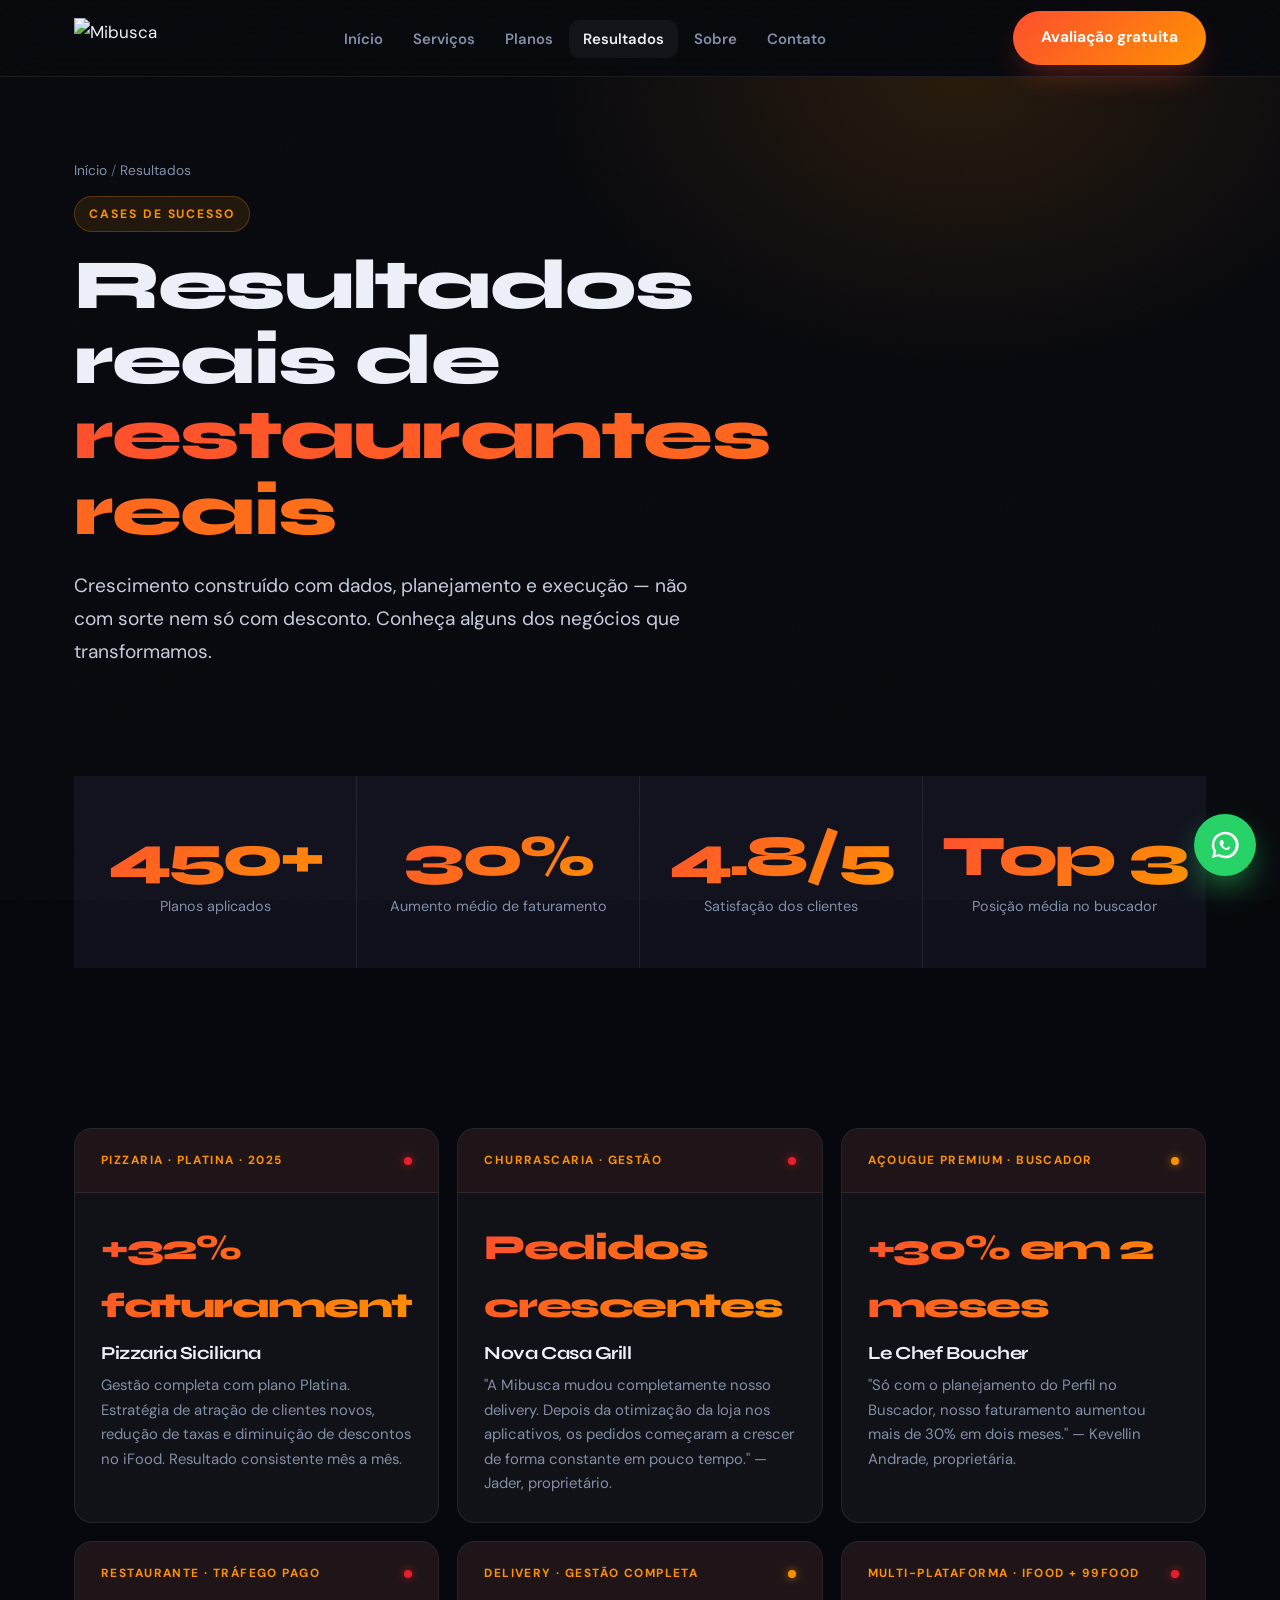
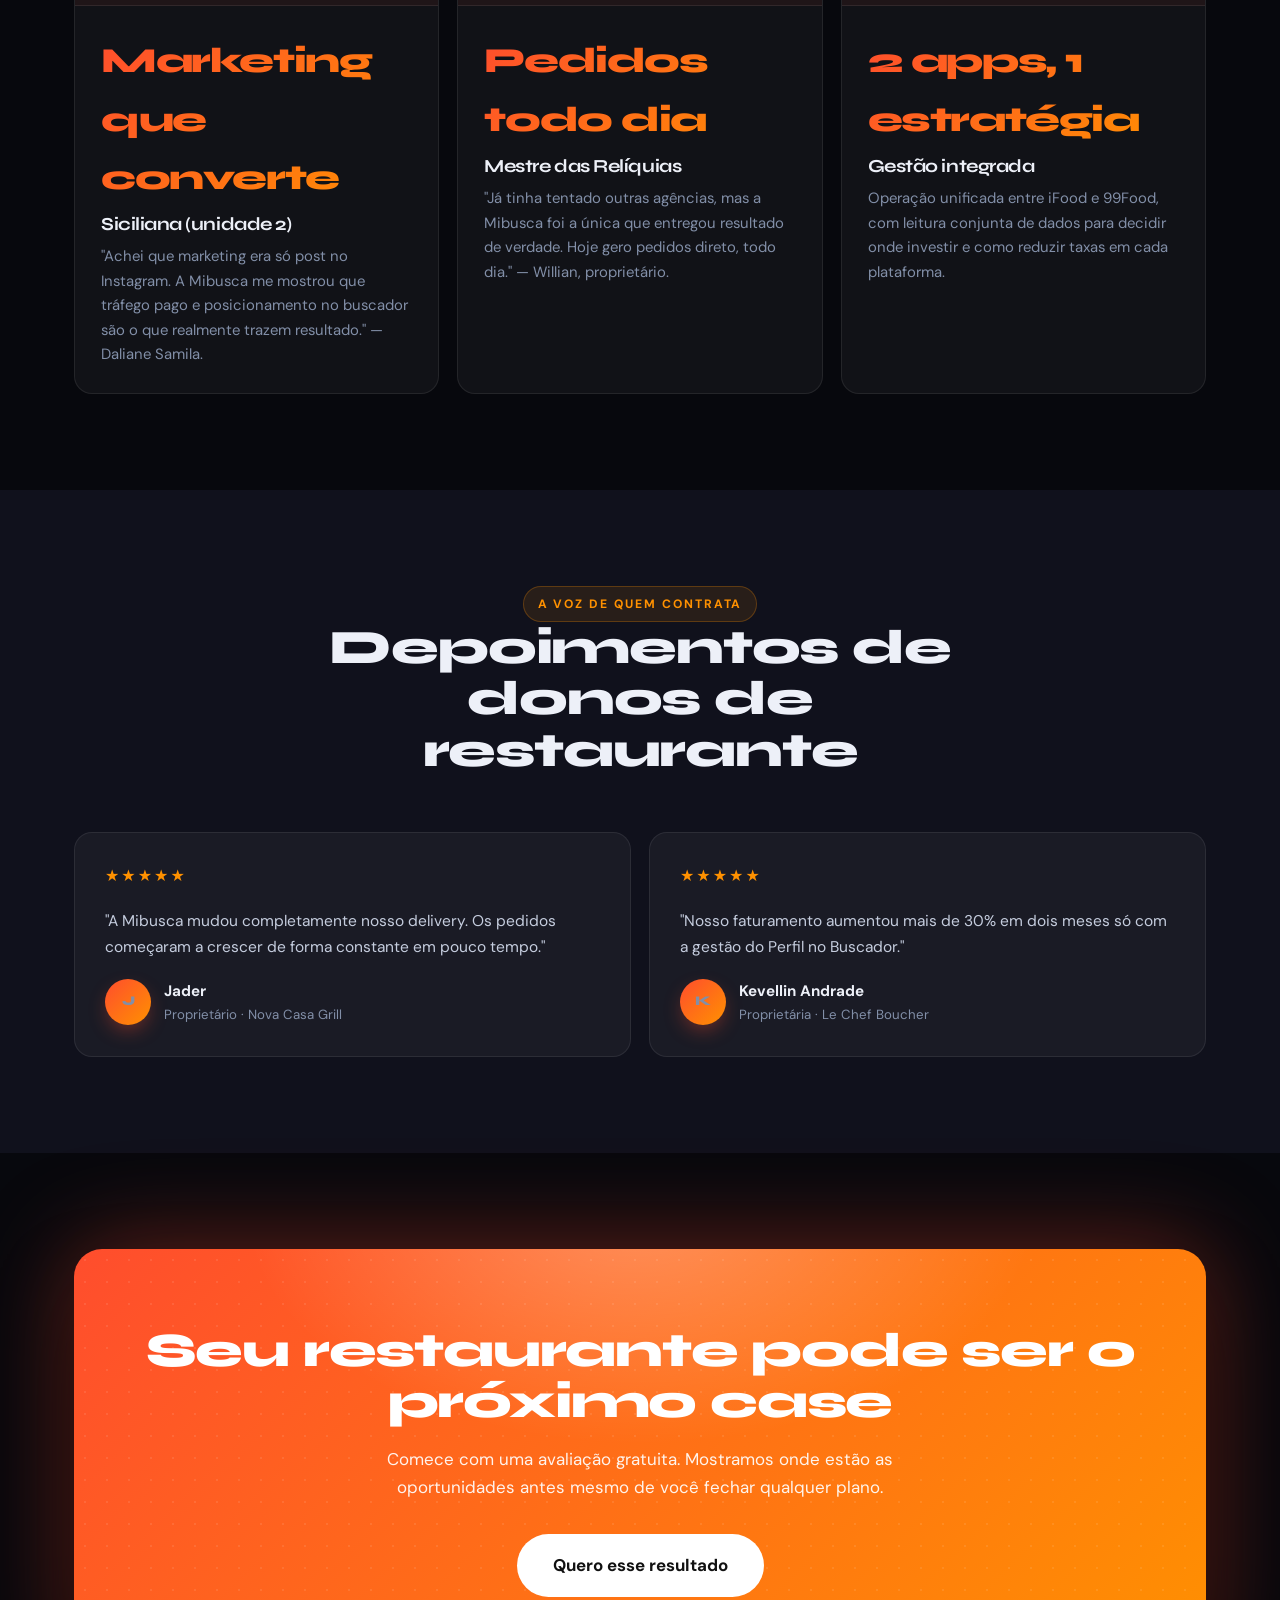
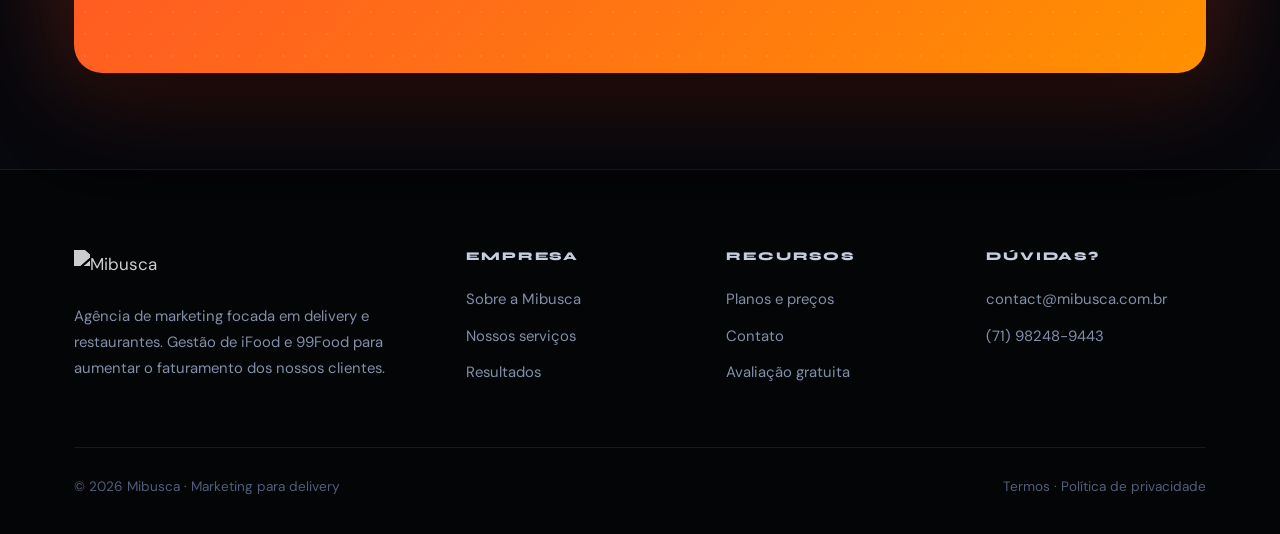
==== cases.html @ c14cd2c0 "Redesign completo: Dark Kitchen Premium + melhorias SEO Visual - Tema dark premium (#07080D) com pal" ====
<!DOCTYPE html>
<html lang="pt-BR">
<head>
<meta charset="UTF-8">
<meta name="viewport" content="width=device-width, initial-scale=1.0, viewport-fit=cover">
<title>Cases de Sucesso em Delivery | Resultados Reais — Mibusca</title>
<meta name="description" content="Veja cases reais de restaurantes que aumentaram o faturamento com a Mibusca: gestão de iFood e 99Food, SEO no buscador e tráfego pago com crescimento comprovado.">
<meta name="robots" content="index, follow, max-image-preview:large">
<link rel="canonical" href="https://mibusca.com.br/cases.html">
<meta name="theme-color" content="#ff4d2d">
<meta property="og:type" content="website">
<meta property="og:locale" content="pt_BR">
<meta property="og:site_name" content="Mibusca">
<meta property="og:title" content="Cases de Sucesso em Delivery — Mibusca">
<meta property="og:description" content="Restaurantes que cresceram com gestão de iFood e 99Food.">
<meta property="og:url" content="https://mibusca.com.br/cases.html">
<link rel="icon" href="assets/img/mibusca-logo.png" type="image/png">
<link rel="manifest" href="site.webmanifest">
<link rel="preconnect" href="https://fonts.googleapis.com">
<link rel="preconnect" href="https://fonts.gstatic.com" crossorigin>
<link rel="stylesheet" href="https://fonts.googleapis.com/css2?family=Syne:wght@700;800&family=DM+Sans:wght@400;500;600;700&display=swap">
<link rel="stylesheet" href="assets/css/styles.css">
<script type="application/ld+json">
{
  "@context": "https://schema.org",
  "@type": "BreadcrumbList",
  "itemListElement": [
    {"@type":"ListItem","position":1,"name":"Início","item":"https://mibusca.com.br/"},
    {"@type":"ListItem","position":2,"name":"Resultados","item":"https://mibusca.com.br/cases.html"}
  ]
}
</script>
</head>
<body>
<div id="scroll-progress" aria-hidden="true"></div>
<header class="site-header">
  <div class="container">
    <nav class="nav" aria-label="Principal">
      <a class="brand" href="index.html" aria-label="Mibusca — página inicial"><img src="assets/img/mibusca-logo.png" alt="Mibusca" class="brand__logo"></a>
      <ul class="nav__links">
        <li><a href="index.html">Início</a></li>
        <li><a href="servicos.html">Serviços</a></li>
        <li><a href="planos.html">Planos</a></li>
        <li><a href="cases.html" aria-current="page">Resultados</a></li>
        <li><a href="sobre.html">Sobre</a></li>
        <li><a href="contato.html">Contato</a></li>
      </ul>
      <div class="nav__cta">
        <a class="btn btn--primary" href="https://wa.me/5571982489443?text=Oi!%20Quero%20uma%20avalia%C3%A7%C3%A3o%20gratuita." target="_blank" rel="noopener">Avaliação gratuita</a>
        <button class="nav__toggle" aria-label="Abrir menu" aria-expanded="false"><svg viewBox="0 0 24 24" fill="none"><path d="M4 7h16M4 12h16M4 17h16" stroke="currentColor" stroke-width="2" stroke-linecap="round"/></svg></button>
      </div>
    </nav>
  </div>
</header>

<main>
<section class="page-hero">
  <div class="container">
    <nav class="crumb" aria-label="Você está aqui"><a href="index.html">Início</a> <span>/</span> Resultados</nav>
    <span class="eyebrow" style="margin-top:14px">Cases de sucesso</span>
    <h1>Resultados reais de <span class="text-grad">restaurantes reais</span></h1>
    <p class="lead">Crescimento construído com dados, planejamento e execução — não com sorte nem só com desconto. Conheça alguns dos negócios que transformamos.</p>
  </div>
</section>

<section class="section section--tight">
  <div class="container">
    <div class="stats">
      <div class="stat reveal"><div class="num"><span data-count="450">0</span>+</div><div class="label">Planos aplicados</div></div>
      <div class="stat reveal"><div class="num"><span data-count="30">0</span>%</div><div class="label">Aumento médio de faturamento</div></div>
      <div class="stat reveal"><div class="num"><span data-count="4.8" data-dec="1">0</span>/5</div><div class="label">Satisfação dos clientes</div></div>
      <div class="stat reveal"><div class="num">Top <span data-count="3">0</span></div><div class="label">Posição média no buscador</div></div>
    </div>
  </div>
</section>

<section class="section">
  <div class="container">
    <div class="grid grid-3">
      <article class="case reveal">
        <div class="case__top"><span class="case__tag">Pizzaria · Platina · 2025</span><span class="dot dot--ifood"></span></div>
        <div class="case__body">
          <div class="case__result">+32% faturamento</div>
          <h3>Pizzaria Siciliana</h3>
          <p>Gestão completa com plano Platina. Estratégia de atração de clientes novos, redução de taxas e diminuição de descontos no iFood. Resultado consistente mês a mês.</p>
        </div>
      </article>
      <article class="case reveal">
        <div class="case__top"><span class="case__tag">Churrascaria · Gestão</span><span class="dot dot--ifood"></span></div>
        <div class="case__body">
          <div class="case__result">Pedidos crescentes</div>
          <h3>Nova Casa Grill</h3>
          <p>"A Mibusca mudou completamente nosso delivery. Depois da otimização da loja nos aplicativos, os pedidos começaram a crescer de forma constante em pouco tempo." — Jader, proprietário.</p>
        </div>
      </article>
      <article class="case reveal">
        <div class="case__top"><span class="case__tag">Açougue Premium · Buscador</span><span class="dot dot--99"></span></div>
        <div class="case__body">
          <div class="case__result">+30% em 2 meses</div>
          <h3>Le Chef Boucher</h3>
          <p>"Só com o planejamento do Perfil no Buscador, nosso faturamento aumentou mais de 30% em dois meses." — Kevellin Andrade, proprietária.</p>
        </div>
      </article>
      <article class="case reveal">
        <div class="case__top"><span class="case__tag">Restaurante · Tráfego Pago</span><span class="dot dot--ifood"></span></div>
        <div class="case__body">
          <div class="case__result">Marketing que converte</div>
          <h3>Siciliana (unidade 2)</h3>
          <p>"Achei que marketing era só post no Instagram. A Mibusca me mostrou que tráfego pago e posicionamento no buscador são o que realmente trazem resultado." — Daliane Samila.</p>
        </div>
      </article>
      <article class="case reveal">
        <div class="case__top"><span class="case__tag">Delivery · Gestão completa</span><span class="dot dot--99"></span></div>
        <div class="case__body">
          <div class="case__result">Pedidos todo dia</div>
          <h3>Mestre das Relíquias</h3>
          <p>"Já tinha tentado outras agências, mas a Mibusca foi a única que entregou resultado de verdade. Hoje gero pedidos direto, todo dia." — Willian, proprietário.</p>
        </div>
      </article>
      <article class="case reveal">
        <div class="case__top"><span class="case__tag">Multi-plataforma · iFood + 99Food</span><span class="dot dot--ifood"></span></div>
        <div class="case__body">
          <div class="case__result">2 apps, 1 estratégia</div>
          <h3>Gestão integrada</h3>
          <p>Operação unificada entre iFood e 99Food, com leitura conjunta de dados para decidir onde investir e como reduzir taxas em cada plataforma.</p>
        </div>
      </article>
    </div>
  </div>
</section>

<section class="section section--soft">
  <div class="container">
    <div class="section-head center">
      <span class="eyebrow">A voz de quem contrata</span>
      <h2>Depoimentos de donos de restaurante</h2>
    </div>
    <div class="grid grid-2">
      <figure class="quote reveal">
        <div class="quote__stars" aria-hidden="true">★★★★★</div>
        <blockquote><p>"A Mibusca mudou completamente nosso delivery. Os pedidos começaram a crescer de forma constante em pouco tempo."</p></blockquote>
        <figcaption class="quote__who"><span class="quote__avatar">J</span><span><b>Jader</b><span>Proprietário · Nova Casa Grill</span></span></figcaption>
      </figure>
      <figure class="quote reveal">
        <div class="quote__stars" aria-hidden="true">★★★★★</div>
        <blockquote><p>"Nosso faturamento aumentou mais de 30% em dois meses só com a gestão do Perfil no Buscador."</p></blockquote>
        <figcaption class="quote__who"><span class="quote__avatar">K</span><span><b>Kevellin Andrade</b><span>Proprietária · Le Chef Boucher</span></span></figcaption>
      </figure>
    </div>
  </div>
</section>

<section class="section">
  <div class="container">
    <div class="cta reveal">
      <h2>Seu restaurante pode ser o próximo case</h2>
      <p>Comece com uma avaliação gratuita. Mostramos onde estão as oportunidades antes mesmo de você fechar qualquer plano.</p>
      <a class="btn btn--light btn--lg" href="https://wa.me/5571982489443?text=Oi!%20Quero%20ser%20o%20pr%C3%B3ximo%20case%20de%20sucesso." target="_blank" rel="noopener">Quero esse resultado</a>
    </div>
  </div>
</section>
</main>

<footer class="site-footer">
  <div class="container">
    <div class="footer__grid">
      <div>
        <a class="brand" href="index.html"><img src="assets/img/mibusca-logo.png" alt="Mibusca" class="brand__logo"></a>
        <p class="footer__about">Agência de marketing focada em delivery e restaurantes. Gestão de iFood e 99Food para aumentar o faturamento dos nossos clientes.</p>
      </div>
      <div class="footer__col"><h4>Empresa</h4><a href="sobre.html">Sobre a Mibusca</a><a href="servicos.html">Nossos serviços</a><a href="cases.html">Resultados</a></div>
      <div class="footer__col"><h4>Recursos</h4><a href="planos.html">Planos e preços</a><a href="contato.html">Contato</a><a href="https://wa.me/5571982489443" target="_blank" rel="noopener">Avaliação gratuita</a></div>
      <div class="footer__col"><h4>Dúvidas?</h4><p>contact@mibusca.com.br</p><a href="tel:+5571982489443">(71) 98248-9443</a></div>
    </div>
    <div class="footer__bottom"><span>© <span id="year">2026</span> Mibusca · Marketing para delivery</span><span>Termos · Política de privacidade</span></div>
  </div>
</footer>
<a class="wa-float" href="https://wa.me/5571982489443?text=Oi!%20Vim%20pelo%20site%20da%20Mibusca." target="_blank" rel="noopener" aria-label="Falar no WhatsApp"><svg viewBox="0 0 24 24" fill="#fff"><path d="M12 2a10 10 0 00-8.6 15l-1.3 4.8 4.9-1.3A10 10 0 1012 2zm0 18a8 8 0 01-4.1-1.1l-.3-.2-2.9.8.8-2.8-.2-.3A8 8 0 1112 20zm4.5-6c-.2-.1-1.5-.7-1.7-.8-.2-.1-.4-.1-.6.1-.2.3-.6.8-.8 1-.1.1-.3.2-.5.1-.7-.3-1.4-.7-2-1.5-.4-.5-.7-1.2 0-1.6.1-.1.3-.4.2-.6 0-.2 0-1.5-.6-2-.2-.5-.4-.4-.6-.4h-.5c-.2 0-.5.1-.7.3-.7.7-.9 1.6-.6 2.6.4 1.4 1.3 2.6 2.8 3.6 1.2.8 2.1 1 2.8 1 .5 0 1.4-.4 1.6-1 .2-.6.2-1 .1-1.1z"/></svg></a>
<script src="assets/js/main.js" defer></script>
</body>
</html>
---- assets/css/styles.css ----
/* =====================================================================
   MIBUSCA — Design System v2 | Dark Kitchen Premium
   Agência de Marketing para Delivery — iFood & 99Food
   ===================================================================== */

:root {
  /* ── Brand fire ──────────────────────────────────────────────── */
  --brand:        #ff4d2d;
  --brand-600:    #ed3d1e;
  --brand-700:    #c92f15;
  --brand-2:      #ff9100;
  --brand-glow:   rgba(255,77,45,.42);
  --brand-glow2:  rgba(255,145,0,.28);

  /* ── Accent ──────────────────────────────────────────────────── */
  --accent:       #22c55e;
  --accent-soft:  rgba(34,197,94,.13);

  /* ── Dark surfaces ───────────────────────────────────────────── */
  --bg:           #07080D;
  --bg-2:         #0C0D15;
  --bg-soft:      #10111C;
  --bg-card:      rgba(255,255,255,.045);
  --bg-card-h:    rgba(255,255,255,.078);

  /* ── Text ────────────────────────────────────────────────────── */
  --ink:          #EDF0F8;
  --ink-2:        #C5CDDE;
  --muted:        #828FA8;
  --muted-2:      #515E7A;

  /* ── Borders ─────────────────────────────────────────────────── */
  --line:         rgba(255,255,255,.08);
  --line-2:       rgba(255,255,255,.05);
  --line-brand:   rgba(255,77,45,.32);

  /* ── Tokens ──────────────────────────────────────────────────── */
  --radius:       18px;
  --radius-sm:    12px;
  --radius-lg:    28px;
  --shadow:       0 20px 60px -16px rgba(0,0,0,.6);
  --shadow-lg:    0 40px 90px -20px rgba(0,0,0,.75);
  --glow:         0 0 50px rgba(255,77,45,.25);
  --ring:         0 0 0 3px rgba(255,77,45,.28);

  --container:    1180px;
  --gradient:     linear-gradient(135deg, var(--brand) 0%, var(--brand-2) 100%);
  --font-h:       "Syne", system-ui, sans-serif;
  --font:         "DM Sans", system-ui, -apple-system, sans-serif;
}

/* ── Reset ─────────────────────────────────────────────────────────── */
*, *::before, *::after { box-sizing: border-box; }
* { margin: 0; }
html { scroll-behavior: smooth; -webkit-text-size-adjust: 100%; }
body {
  font-family: var(--font);
  background: var(--bg);
  color: var(--ink);
  line-height: 1.65;
  font-size: 17px;
  -webkit-font-smoothing: antialiased;
  text-rendering: optimizeLegibility;
  overflow-x: hidden;
}
img, svg, video { display: block; max-width: 100%; height: auto; }
a { color: inherit; text-decoration: none; }
button { font-family: inherit; cursor: pointer; border: 0; background: none; }
ul { list-style: none; padding: 0; }
:focus-visible { outline: none; box-shadow: var(--ring); border-radius: 6px; }

/* Subtle grain overlay */
body::after {
  content: "";
  position: fixed; inset: 0; z-index: 9999; pointer-events: none;
  background-image: url("data:image/svg+xml,%3Csvg xmlns='http://www.w3.org/2000/svg' width='180' height='180'%3E%3Cfilter id='n'%3E%3CfeTurbulence type='fractalNoise' baseFrequency='.8' numOctaves='4' stitchTiles='stitch'/%3E%3C/filter%3E%3Crect width='180' height='180' filter='url(%23n)' opacity='.028'/%3E%3C/svg%3E");
  opacity: 1;
}

/* ── Scroll progress bar ──────────────────────────────────────────── */
#scroll-progress {
  position: fixed; top: 0; left: 0; height: 3px; z-index: 200;
  background: var(--gradient); width: 0%;
  transition: width .1s linear;
  box-shadow: 0 0 12px var(--brand-glow);
}

/* ── Layout ────────────────────────────────────────────────────────── */
.container { width: 100%; max-width: var(--container); margin-inline: auto; padding-inline: 24px; position: relative; z-index: 1; }
.section { padding: 96px 0; }
.section--soft { background: var(--bg-soft); }
.section--tight { padding: 64px 0; }

/* ── Typography ────────────────────────────────────────────────────── */
h1, h2, h3, h4 {
  font-family: var(--font-h);
  line-height: 1.07;
  letter-spacing: -.025em;
  font-weight: 800;
  color: var(--ink);
}
h1 { font-size: clamp(2.6rem, 5.8vw, 4.4rem); }
h2 { font-size: clamp(2rem, 4vw, 3rem); }
h3 { font-size: clamp(1.18rem, 2vw, 1.42rem); font-weight: 700; }
p { color: var(--muted); }
.lead { font-size: clamp(1.05rem, 1.8vw, 1.2rem); color: var(--ink-2); line-height: 1.72; }

.eyebrow {
  display: inline-flex; align-items: center; gap: 8px;
  font-size: .76rem; font-weight: 700; letter-spacing: .16em; text-transform: uppercase;
  color: var(--brand-2);
  background: rgba(255,145,0,.1);
  border: 1px solid rgba(255,145,0,.26);
  padding: 7px 14px; border-radius: 999px;
}

.section-head { max-width: 720px; margin-bottom: 56px; }
.section-head.center { margin-inline: auto; text-align: center; }
.section-head .lead { margin-top: 18px; }

.text-grad {
  background: var(--gradient);
  -webkit-background-clip: text; background-clip: text; color: transparent;
  background-size: 200% auto;
  animation: gradShift 5s ease-in-out infinite alternate;
}
@keyframes gradShift {
  from { background-position: 0% center; }
  to   { background-position: 100% center; }
}

/* ── Buttons ───────────────────────────────────────────────────────── */
.btn {
  display: inline-flex; align-items: center; justify-content: center; gap: 9px;
  font-family: var(--font);
  font-weight: 700; font-size: .97rem; padding: 14px 28px; border-radius: 999px;
  transition: transform .22s ease, box-shadow .25s ease, background .2s ease;
  white-space: nowrap;
}
.btn svg { width: 19px; height: 19px; flex-shrink: 0; }

.btn--primary {
  background: var(--gradient); color: #fff;
  box-shadow: 0 14px 32px -10px var(--brand-glow);
}
.btn--primary:hover {
  transform: translateY(-3px) scale(1.02);
  box-shadow: 0 22px 44px -10px var(--brand-glow), 0 0 60px -10px var(--brand-glow2);
}

.btn--ghost {
  background: var(--bg-card); color: var(--ink);
  border: 1px solid var(--line);
  backdrop-filter: blur(8px);
}
.btn--ghost:hover { background: var(--bg-card-h); border-color: rgba(255,255,255,.18); transform: translateY(-2px); }

.btn--light { background: #fff; color: #111; font-weight: 700; }
.btn--light:hover { transform: translateY(-2px); box-shadow: 0 20px 40px -10px rgba(255,255,255,.22); }

.btn--lg { padding: 18px 36px; font-size: 1.06rem; }
.btn--block { width: 100%; }

/* ── Header ────────────────────────────────────────────────────────── */
.site-header {
  position: sticky; top: 0; z-index: 60;
  background: rgba(7,8,13,.88);
  backdrop-filter: saturate(160%) blur(22px);
  border-bottom: 1px solid var(--line);
}
.nav { display: flex; align-items: center; justify-content: space-between; height: 76px; gap: 24px; }
.brand { display: flex; align-items: center; }
.brand__logo { height: 40px; width: auto; display: block; }

.nav__links { display: flex; align-items: center; gap: 2px; }
.nav__links a {
  font-weight: 600; font-size: .93rem; color: var(--muted);
  padding: 9px 14px; border-radius: 10px;
  transition: background .15s, color .15s;
}
.nav__links a:hover,
.nav__links a[aria-current="page"] { color: var(--ink); background: var(--bg-card); }

.nav__cta { display: flex; align-items: center; gap: 12px; }
.nav__toggle {
  display: none; width: 44px; height: 44px; border-radius: 11px;
  border: 1px solid var(--line); align-items: center; justify-content: center;
  color: var(--ink-2);
}
.nav__toggle svg { width: 22px; height: 22px; }

/* ── Hero ──────────────────────────────────────────────────────────── */
.hero { position: relative; padding: 92px 0 80px; overflow: hidden; }

.hero__bg {
  position: absolute; inset: 0; z-index: 0; pointer-events: none;
}
.hero__bg-glow1 {
  position: absolute; width: 900px; height: 700px;
  top: -260px; right: -120px;
  background: radial-gradient(ellipse, rgba(255,145,0,.2) 0%, transparent 62%);
  border-radius: 50%; filter: blur(48px);
  animation: floatA 9s ease-in-out infinite alternate;
}
.hero__bg-glow2 {
  position: absolute; width: 700px; height: 600px;
  bottom: -160px; left: -80px;
  background: radial-gradient(ellipse, rgba(255,77,45,.18) 0%, transparent 62%);
  border-radius: 50%; filter: blur(52px);
  animation: floatB 11s ease-in-out infinite alternate;
}
.hero__bg-grid {
  position: absolute; inset: 0;
  background-image:
    linear-gradient(rgba(255,255,255,.028) 1px, transparent 1px),
    linear-gradient(90deg, rgba(255,255,255,.028) 1px, transparent 1px);
  background-size: 60px 60px;
  mask-image: radial-gradient(ellipse 80% 70% at 50% 0%, black, transparent);
}
@keyframes floatA {
  from { transform: translate(0,0) scale(1); }
  to   { transform: translate(24px,-28px) scale(1.1); }
}
@keyframes floatB {
  from { transform: translate(0,0) scale(1); }
  to   { transform: translate(-18px,22px) scale(1.07); }
}

.hero__grid { display: grid; grid-template-columns: 1.1fr .9fr; gap: 60px; align-items: center; position: relative; z-index: 1; }
.hero h1 { margin-top: 22px; }
.hero .lead { margin-top: 22px; max-width: 540px; }
.hero__actions { display: flex; flex-wrap: wrap; gap: 14px; margin-top: 32px; }
.hero__trust { display: flex; align-items: center; gap: 18px; margin-top: 30px; flex-wrap: wrap; }
.hero__stars { color: var(--brand-2); font-size: 1.08rem; letter-spacing: 2px; }
.hero__trust small { color: var(--muted); font-size: .87rem; }

/* Dashboard card */
.hero__card {
  background: var(--bg-card);
  border: 1px solid var(--line);
  border-radius: var(--radius-lg);
  box-shadow: var(--shadow-lg), 0 0 0 1px var(--line-brand);
  padding: 28px;
  backdrop-filter: blur(24px);
  position: relative; overflow: hidden;
}
.hero__card::before {
  content: "";
  position: absolute; inset: 0; border-radius: inherit;
  background: linear-gradient(135deg, rgba(255,77,45,.07) 0%, rgba(255,145,0,.04) 100%);
  pointer-events: none;
}
.hero__card-top { display: flex; align-items: center; justify-content: space-between; padding-bottom: 18px; border-bottom: 1px solid var(--line); }
.platform-chip {
  display: inline-flex; align-items: center; gap: 8px;
  font-weight: 700; font-size: .86rem; padding: 6px 14px; border-radius: 999px;
  background: var(--bg-soft); border: 1px solid var(--line); color: var(--ink-2);
}
.dot { width: 8px; height: 8px; border-radius: 50%; }
.dot--ifood { background: #ea1d2c; box-shadow: 0 0 8px rgba(234,29,44,.7); }
.dot--99 { background: #ff9100; box-shadow: 0 0 8px rgba(255,145,0,.7); }
.metric-row { display: flex; align-items: flex-end; gap: 14px; margin-top: 22px; }
.metric-row .big {
  font-family: var(--font-h);
  font-size: 2.9rem; font-weight: 800; letter-spacing: -.05em; line-height: 1;
  background: var(--gradient); -webkit-background-clip: text; background-clip: text; color: transparent;
}
.metric-row .up { color: var(--accent); font-weight: 700; font-size: .9rem; display: inline-flex; align-items: center; gap: 4px; }
.bars { display: flex; align-items: flex-end; gap: 8px; height: 100px; margin-top: 22px; }
.bars span { flex: 1; background: rgba(255,255,255,.06); border-radius: 6px 6px 0 0; position: relative; }
.bars span::after {
  content: ""; position: absolute; inset: auto 0 0 0; height: var(--h, 0%);
  background: var(--gradient); border-radius: 6px 6px 0 0;
  transition: height 1.2s cubic-bezier(.22,.85,.22,1);
  box-shadow: 0 -6px 18px rgba(255,77,45,.45);
}
.hero__card-foot { display: flex; justify-content: space-between; margin-top: 14px; font-size: .78rem; color: var(--muted-2); }

/* ── Logos trust bar ───────────────────────────────────────────────── */
.logos {
  padding: 36px 0;
  border-top: 1px solid var(--line); border-bottom: 1px solid var(--line);
  background: var(--bg-2);
}
.logos p {
  text-align: center; font-size: .75rem; letter-spacing: .14em; text-transform: uppercase;
  color: var(--muted-2); font-weight: 700; margin-bottom: 22px;
}
.logos__row { display: flex; flex-wrap: wrap; justify-content: center; align-items: center; gap: 10px 24px; }
.logo-pill {
  display: inline-flex; align-items: center; gap: 8px;
  font-weight: 700; font-size: .88rem; color: var(--ink-2);
  padding: 9px 18px; border-radius: 999px;
  background: var(--bg-card); border: 1px solid var(--line);
  transition: border-color .2s, color .2s, background .2s;
}
.logo-pill:hover { border-color: var(--line-brand); color: var(--brand-2); background: rgba(255,77,45,.06); }
.logo-pill svg { width: 17px; height: 17px; }

/* ── Stats band ────────────────────────────────────────────────────── */
.stats { display: grid; grid-template-columns: repeat(4, 1fr); }
.stat {
  text-align: center; padding: 52px 16px;
  background: var(--bg-soft); position: relative;
  border-right: 1px solid var(--line);
}
.stat:last-child { border-right: 0; }
.stat .num {
  font-family: var(--font-h);
  font-size: clamp(2.4rem, 4.5vw, 3.6rem); font-weight: 800; letter-spacing: -.05em; line-height: 1;
  background: var(--gradient); -webkit-background-clip: text; background-clip: text; color: transparent;
}
.stat .label { color: var(--muted); font-size: .9rem; margin-top: 10px; line-height: 1.4; }

/* ── Cards / Services ──────────────────────────────────────────────── */
.grid { display: grid; gap: 18px; }
.grid-2 { grid-template-columns: repeat(2, 1fr); }
.grid-3 { grid-template-columns: repeat(3, 1fr); }
.grid-4 { grid-template-columns: repeat(4, 1fr); }

.card {
  background: var(--bg-card);
  border: 1px solid var(--line);
  border-radius: var(--radius);
  padding: 32px;
  transition: transform .28s ease, box-shadow .28s ease, border-color .25s;
  position: relative; overflow: hidden;
}
.card::before {
  content: ""; position: absolute; top: 0; left: 0; right: 0; height: 1px;
  background: linear-gradient(90deg, transparent, rgba(255,77,45,.6), transparent);
  opacity: 0; transition: opacity .3s;
}
.card:hover { transform: translateY(-6px); box-shadow: var(--shadow), var(--glow); border-color: var(--line-brand); }
.card:hover::before { opacity: 1; }

.card__icon {
  width: 54px; height: 54px; border-radius: 14px; display: grid; place-items: center;
  background: rgba(255,77,45,.1); color: var(--brand-2); margin-bottom: 20px;
  border: 1px solid rgba(255,77,45,.2);
}
.card__icon svg { width: 26px; height: 26px; }
.card h3 { margin-bottom: 10px; }
.card p { font-size: .95rem; }
.card__link {
  display: inline-flex; align-items: center; gap: 6px; margin-top: 18px;
  color: var(--brand-2); font-weight: 700; font-size: .88rem;
  transition: gap .22s;
}
.card__link svg { width: 15px; height: 15px; transition: transform .22s; }
.card:hover .card__link { gap: 9px; }
.card:hover .card__link svg { transform: translateX(3px); }

/* ── Feature split ─────────────────────────────────────────────────── */
.split { display: grid; grid-template-columns: 1fr 1fr; gap: 72px; align-items: center; }
.checklist { display: grid; gap: 16px; margin-top: 28px; }
.checklist li {
  display: flex; gap: 14px; align-items: flex-start;
  color: var(--ink-2); font-weight: 500; font-size: .97rem;
}
.checklist .ic {
  flex: none; width: 28px; height: 28px; border-radius: 50%;
  background: var(--accent-soft); color: var(--accent); display: grid; place-items: center;
  margin-top: 1px; border: 1px solid rgba(34,197,94,.2); flex-shrink: 0;
}
.checklist .ic svg { width: 14px; height: 14px; }

.visual-card {
  background: var(--gradient); border-radius: var(--radius-lg); padding: 2px;
  box-shadow: var(--shadow-lg), 0 0 70px var(--brand-glow2);
}
.visual-card__inner {
  background: var(--bg-2); border-radius: calc(var(--radius-lg) - 2px); padding: 32px;
}
.kpi { display: flex; align-items: center; justify-content: space-between; padding: 18px 0; border-bottom: 1px solid var(--line); }
.kpi:last-child { border-bottom: 0; }
.kpi .k { font-weight: 600; color: var(--ink-2); font-size: .95rem; }
.kpi .v { font-family: var(--font-h); font-weight: 800; font-size: 1.05rem; color: var(--ink); }
.kpi .v.green { color: var(--accent); }

/* ── Pricing ───────────────────────────────────────────────────────── */
.pricing { display: grid; grid-template-columns: repeat(3, 1fr); gap: 20px; align-items: start; }
.plan {
  background: var(--bg-card); border: 1px solid var(--line); border-radius: var(--radius-lg);
  padding: 36px; position: relative; box-shadow: var(--shadow);
  transition: transform .28s, box-shadow .28s;
}
.plan:hover { transform: translateY(-7px); box-shadow: var(--shadow-lg); }
.plan--featured {
  background: linear-gradient(145deg, rgba(255,77,45,.09) 0%, rgba(255,145,0,.07) 100%);
  border: 1px solid var(--line-brand);
  box-shadow: var(--shadow-lg), 0 0 50px rgba(255,77,45,.16);
}
.plan__badge {
  position: absolute; top: -14px; left: 50%; transform: translateX(-50%);
  background: var(--gradient); color: #fff; font-weight: 700; font-size: .76rem;
  padding: 6px 18px; border-radius: 999px; white-space: nowrap;
  box-shadow: 0 8px 22px -4px var(--brand-glow);
}
.plan__name {
  font-family: var(--font-h); font-size: .76rem; font-weight: 700;
  letter-spacing: .18em; text-transform: uppercase; color: var(--brand-2);
}
.plan__desc { font-size: .9rem; color: var(--muted); margin-top: 8px; min-height: 42px; }
.plan__price { display: flex; align-items: baseline; gap: 4px; margin: 22px 0 6px; }
.plan__price .cur { font-size: 1rem; font-weight: 700; color: var(--muted); }
.plan__price .amount { font-family: var(--font-h); font-size: 2.9rem; font-weight: 800; letter-spacing: -.05em; color: var(--ink); }
.plan__price .per { color: var(--muted); font-size: .88rem; }
.plan__features { display: grid; gap: 13px; margin: 24px 0 30px; }
.plan__features li { display: flex; gap: 10px; font-size: .93rem; color: var(--ink-2); align-items: flex-start; }
.plan__features .ic { flex: none; color: var(--accent); margin-top: 1px; }
.plan__features .ic svg { width: 17px; height: 17px; }
.plan__features li.muted { color: var(--muted-2); }
.plan__features li.muted .ic { color: var(--muted-2); }

/* ── Testimonials ──────────────────────────────────────────────────── */
.quote {
  background: var(--bg-card); border: 1px solid var(--line); border-radius: var(--radius);
  padding: 30px; display: flex; flex-direction: column; gap: 18px; height: 100%;
  transition: border-color .25s, box-shadow .25s;
}
.quote:hover { border-color: var(--line-brand); box-shadow: 0 0 30px rgba(255,77,45,.08); }
.quote__stars { color: var(--brand-2); letter-spacing: 2px; font-size: 1rem; }
.quote p { color: var(--ink-2); font-size: .97rem; line-height: 1.72; }
.quote__who { display: flex; align-items: center; gap: 13px; margin-top: auto; }
.quote__avatar {
  width: 46px; height: 46px; flex-shrink: 0; border-radius: 50%;
  background: var(--gradient); color: #fff; display: grid; place-items: center;
  font-family: var(--font-h); font-weight: 800; font-size: 1.1rem;
  box-shadow: 0 8px 20px -4px var(--brand-glow);
}
.quote__who b { display: block; font-size: .95rem; color: var(--ink); }
.quote__who span { color: var(--muted); font-size: .83rem; }

/* ── Cases ─────────────────────────────────────────────────────────── */
.case {
  border: 1px solid var(--line); border-radius: var(--radius); overflow: hidden;
  background: var(--bg-card); transition: transform .28s, border-color .25s;
}
.case:hover { transform: translateY(-6px); border-color: var(--line-brand); }
.case__top {
  padding: 22px 26px; display: flex; align-items: center; justify-content: space-between;
  background: rgba(255,77,45,.06); border-bottom: 1px solid var(--line);
}
.case__tag { font-size: .74rem; font-weight: 700; text-transform: uppercase; letter-spacing: .12em; color: var(--brand-2); }
.case__body { padding: 26px; }
.case__result {
  font-family: var(--font-h); font-size: 2.2rem; font-weight: 800; letter-spacing: -.04em;
  background: var(--gradient); -webkit-background-clip: text; background-clip: text; color: transparent;
}
.case h3 { margin: 8px 0 10px; color: var(--ink); font-size: 1.15rem; }
.case p { font-size: .93rem; }

/* ── FAQ ───────────────────────────────────────────────────────────── */
.faq { max-width: 820px; margin-inline: auto; }
.faq__item {
  border: 1px solid var(--line); border-radius: var(--radius-sm);
  background: var(--bg-card); margin-bottom: 12px; overflow: hidden;
  transition: border-color .25s;
}
.faq__item.open { border-color: var(--line-brand); }
.faq__q {
  width: 100%; text-align: left; display: flex; align-items: center;
  justify-content: space-between; gap: 16px; padding: 22px 26px;
  font-weight: 700; font-size: .99rem; color: var(--ink);
}
.faq__q .chev {
  flex: none; width: 28px; height: 28px; border-radius: 50%;
  background: var(--bg-soft); color: var(--muted); display: grid; place-items: center;
  transition: transform .28s, background .22s, color .22s; flex-shrink: 0;
}
.faq__q .chev svg { width: 15px; height: 15px; }
.faq__item.open .chev { transform: rotate(180deg); background: var(--brand); color: #fff; }
.faq__a { max-height: 0; overflow: hidden; transition: max-height .38s ease; }
.faq__a p { padding: 0 26px 22px; font-size: .96rem; color: var(--ink-2); }

/* ── CTA section ───────────────────────────────────────────────────── */
.cta {
  background: var(--gradient); border-radius: var(--radius-lg); padding: 76px 64px;
  text-align: center; color: #fff; position: relative; overflow: hidden;
  box-shadow: var(--shadow-lg), 0 0 100px var(--brand-glow);
}
.cta::before {
  content: ""; position: absolute; inset: 0;
  background: radial-gradient(50% 80% at 50% -10%, rgba(255,255,255,.28), transparent 70%);
}
.cta::after {
  content: ""; position: absolute; inset: 0;
  background-image: radial-gradient(circle, rgba(255,255,255,.09) 1px, transparent 1px);
  background-size: 22px 22px;
}
.cta h2 { color: #fff; position: relative; z-index: 1; }
.cta p { color: rgba(255,255,255,.92); max-width: 600px; margin: 18px auto 32px; position: relative; z-index: 1; font-size: 1.06rem; }
.cta .btn--light { position: relative; z-index: 1; }

/* ── Footer ────────────────────────────────────────────────────────── */
.site-footer {
  background: #040507; color: var(--muted);
  padding: 80px 0 36px; border-top: 1px solid var(--line);
}
.footer__grid { display: grid; grid-template-columns: 1.6fr 1fr 1fr 1fr; gap: 40px; }
.site-footer .brand__logo { height: 36px; filter: brightness(0) invert(1); opacity: .8; }
.footer__about { margin-top: 18px; font-size: .93rem; color: var(--muted); max-width: 320px; line-height: 1.72; }
.footer__col h4 {
  color: var(--ink-2); font-size: .74rem; letter-spacing: .16em; text-transform: uppercase;
  margin-bottom: 18px; font-family: var(--font-h);
}
.footer__col a,
.footer__col p { display: block; color: var(--muted); font-size: .93rem; padding: 6px 0; transition: color .15s; }
.footer__col a:hover { color: var(--brand-2); }
.footer__bottom {
  display: flex; align-items: center; justify-content: space-between; gap: 16px; flex-wrap: wrap;
  margin-top: 56px; padding-top: 28px; border-top: 1px solid var(--line);
  font-size: .85rem; color: var(--muted-2);
}

/* ── Breadcrumb ────────────────────────────────────────────────────── */
.crumb { padding: 22px 0 0; font-size: .86rem; color: var(--muted); }
.crumb a:hover { color: var(--brand-2); }
.crumb span { color: var(--muted-2); }

/* ── Page hero (inner pages) ───────────────────────────────────────── */
.page-hero { padding: 60px 0 44px; position: relative; }
.page-hero::before {
  content: ""; position: absolute; inset: 0; z-index: 0;
  background: radial-gradient(50% 70% at 75% 0%, rgba(255,145,0,.13), transparent 65%);
}
.page-hero h1 { margin-top: 16px; max-width: 780px; position: relative; z-index: 1; }
.page-hero .lead { margin-top: 20px; max-width: 640px; position: relative; z-index: 1; }
.page-hero .eyebrow { position: relative; z-index: 1; }

/* ── WhatsApp float ────────────────────────────────────────────────── */
.wa-float {
  position: fixed; right: 24px; bottom: 24px; z-index: 70;
  width: 62px; height: 62px; border-radius: 50%; background: #25d366;
  display: grid; place-items: center;
  box-shadow: 0 14px 34px -8px rgba(37,211,102,.7);
  transition: transform .22s, box-shadow .22s;
  animation: waPulse 3.5s ease-in-out 3s infinite;
}
.wa-float:hover { transform: scale(1.1); animation: none; box-shadow: 0 20px 44px -8px rgba(37,211,102,.8); }
.wa-float svg { width: 32px; height: 32px; }
@keyframes waPulse {
  0%, 100% { box-shadow: 0 14px 34px -8px rgba(37,211,102,.7); }
  50% { box-shadow: 0 14px 34px -8px rgba(37,211,102,.7), 0 0 0 14px rgba(37,211,102,.11); }
}

/* ── Misc ──────────────────────────────────────────────────────────── */
.center { text-align: center; }
.reveal { opacity: 0; transform: translateY(26px); transition: opacity .7s ease, transform .7s ease; }
.reveal.in { opacity: 1; transform: none; }

/* ── Responsive ────────────────────────────────────────────────────── */
@media (max-width: 1024px) {
  .footer__grid { grid-template-columns: 1fr 1fr; gap: 40px; }
}

@media (max-width: 980px) {
  .hero__grid, .split { grid-template-columns: 1fr; gap: 44px; }
  .hero__card { max-width: 460px; }
  .grid-4 { grid-template-columns: repeat(2, 1fr); }
  .pricing { grid-template-columns: 1fr; max-width: 480px; margin-inline: auto; }
  .plan--featured { order: -1; }
  .stats { grid-template-columns: repeat(2, 1fr); }
  .stat { border-right: none; border-bottom: 1px solid var(--line); }
  .stat:nth-child(odd) { border-right: 1px solid var(--line); }
  .stat:last-child { border-bottom: 0; }
}

@media (max-width: 760px) {
  .section { padding: 68px 0; }
  h1 { font-size: clamp(2.2rem, 8vw, 3rem); }
  .nav__links, .nav__cta .btn { display: none; }
  .nav__toggle { display: inline-flex; }
  .nav.open .nav__links {
    display: flex; position: absolute; top: 76px; left: 0; right: 0; flex-direction: column;
    align-items: stretch; background: var(--bg-2); border-bottom: 1px solid var(--line);
    padding: 14px 24px 24px; gap: 4px; box-shadow: var(--shadow);
  }
  .nav.open .nav__links a { padding: 13px 14px; border-radius: 10px; }
  .grid-2, .grid-3 { grid-template-columns: 1fr; }
  .stats { grid-template-columns: repeat(2, 1fr); }
  .cta { padding: 48px 28px; }
  .footer__grid { grid-template-columns: 1fr; }
  .footer__bottom { flex-direction: column; align-items: flex-start; }
}

@media (prefers-reduced-motion: reduce) {
  * { scroll-behavior: auto !important; animation: none !important; }
  .reveal { opacity: 1; transform: none; transition: none; }
  .text-grad { animation: none; }
}
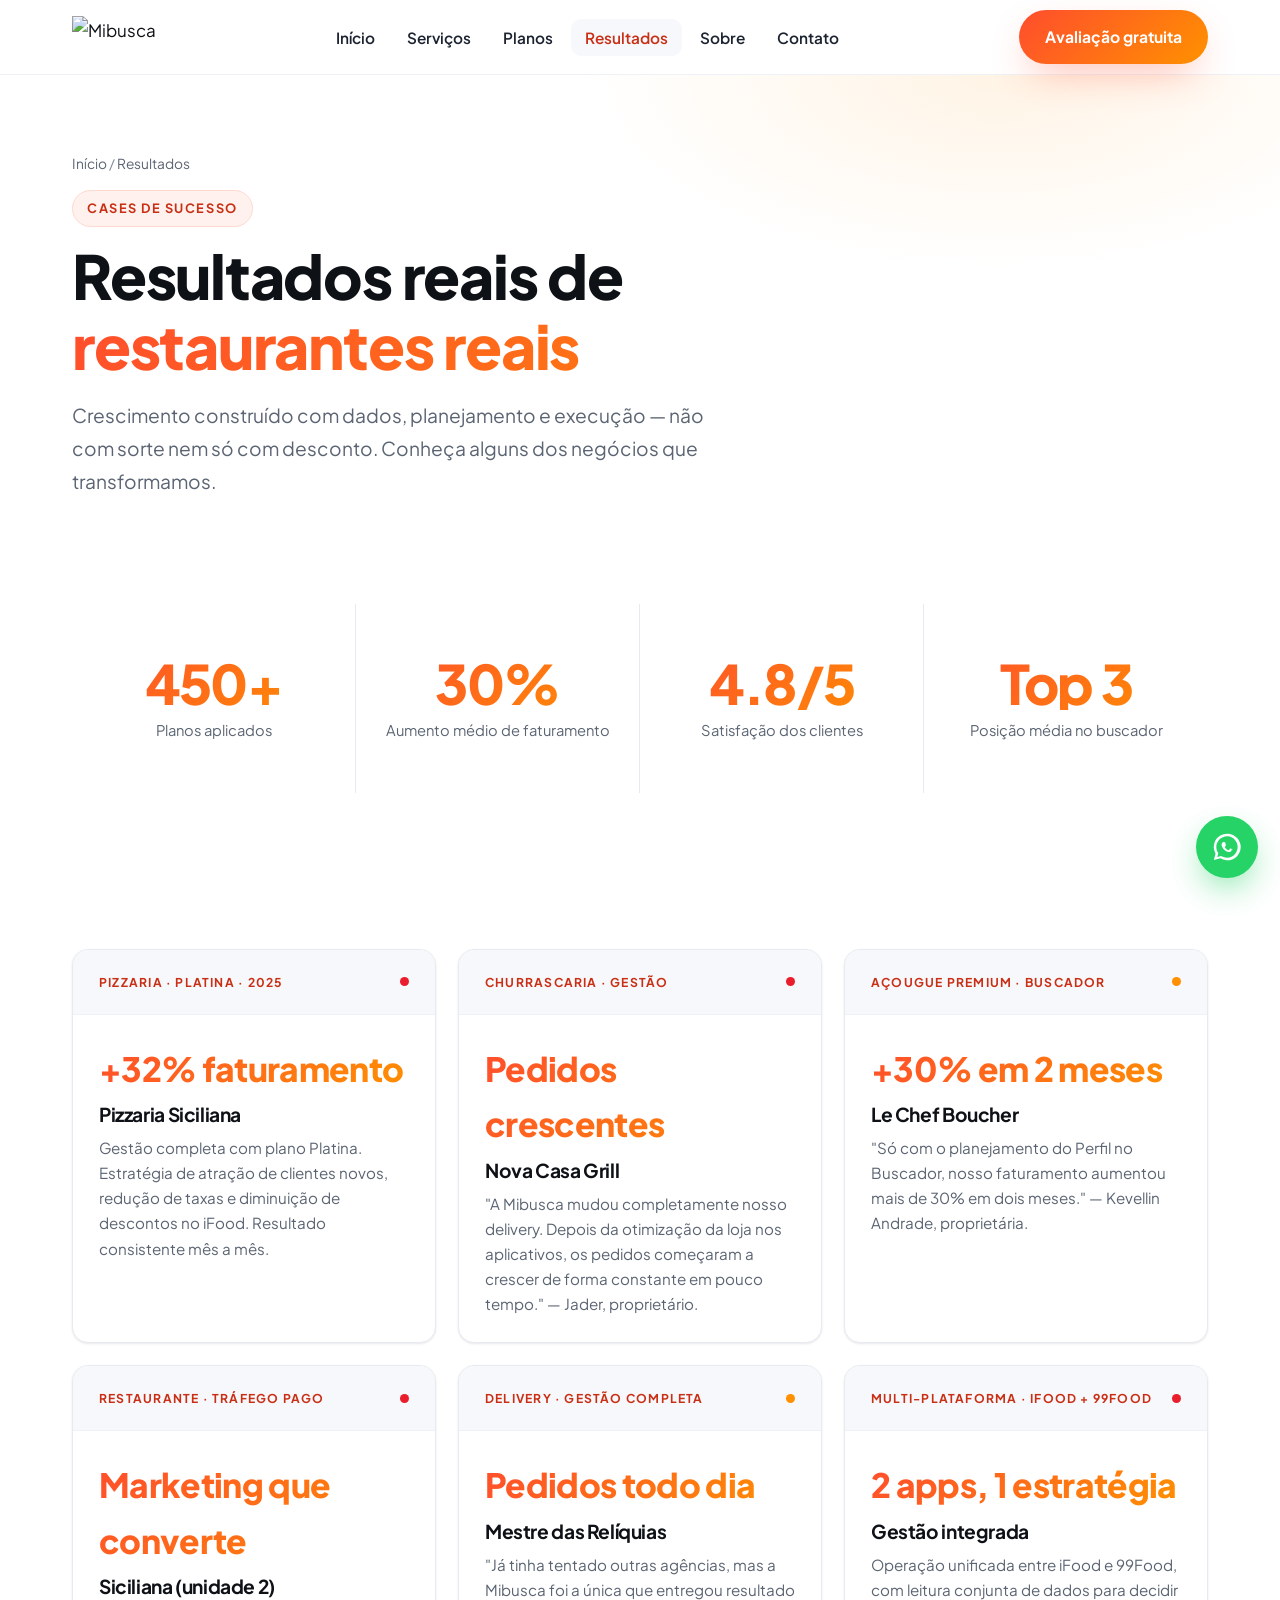
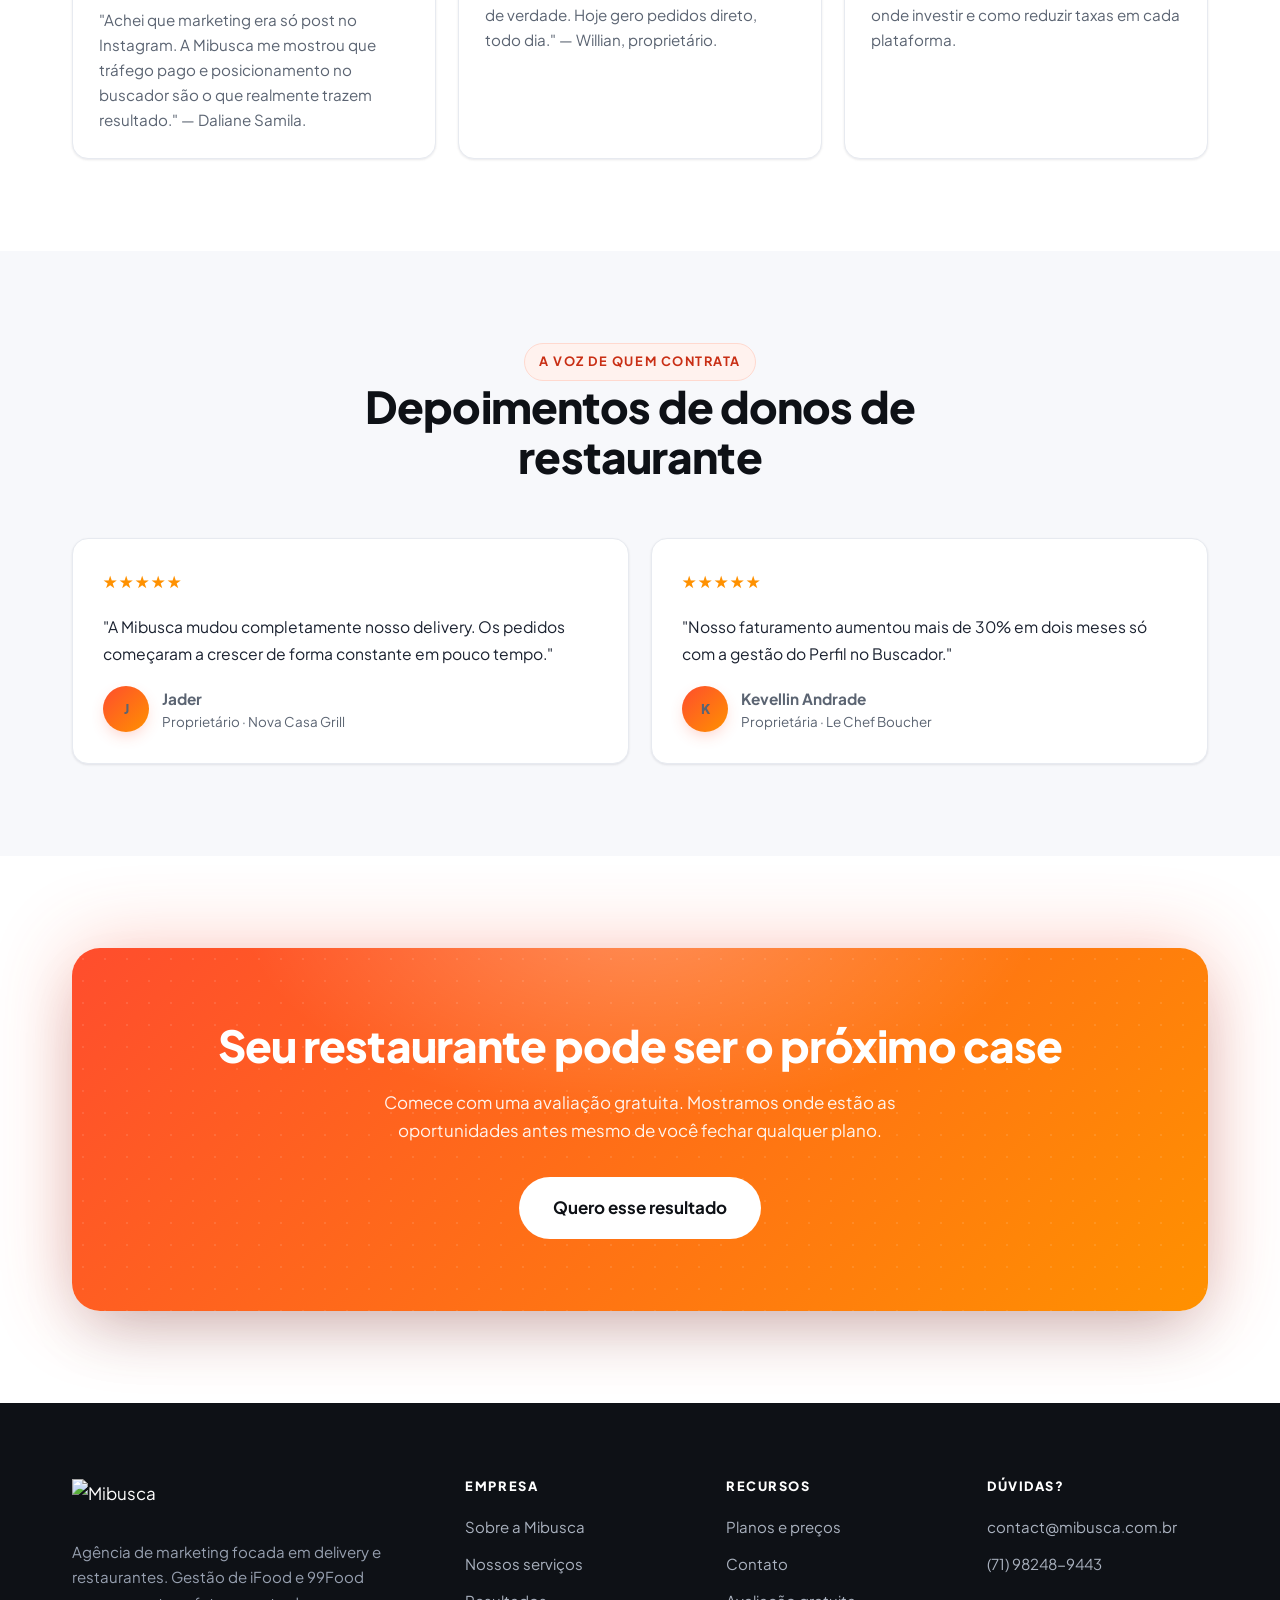
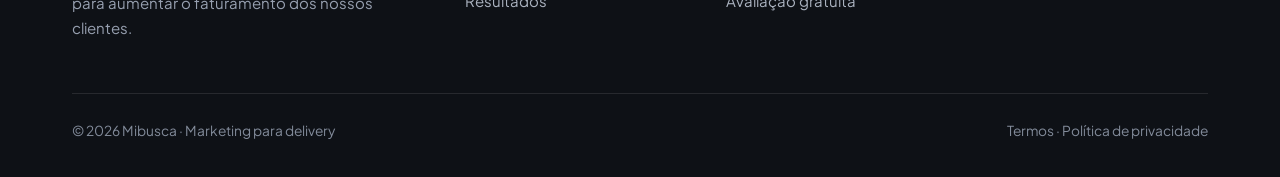
==== commit 5128e397: "Volta tema claro + Plus Jakarta Sans, visual refinado Co-Authored-By: Claude Sonnet 4.6 <noreply@ant" ====
--- a/cases.html
+++ b/cases.html
@@ -18,7 +18,7 @@
 <link rel="manifest" href="site.webmanifest">
 <link rel="preconnect" href="https://fonts.googleapis.com">
 <link rel="preconnect" href="https://fonts.gstatic.com" crossorigin>
-<link rel="stylesheet" href="https://fonts.googleapis.com/css2?family=Syne:wght@700;800&family=DM+Sans:wght@400;500;600;700&display=swap">
+<link rel="stylesheet" href="https://fonts.googleapis.com/css2?family=Plus+Jakarta+Sans:wght@400;500;600;700;800&display=swap">
 <link rel="stylesheet" href="assets/css/styles.css">
 <script type="application/ld+json">
 {
--- a/assets/css/styles.css
+++ b/assets/css/styles.css
@@ -1,62 +1,59 @@
 /* =====================================================================
-   MIBUSCA — Design System v2 | Dark Kitchen Premium
+   MIBUSCA — Design System v2 | Premium Light
    Agência de Marketing para Delivery — iFood & 99Food
    ===================================================================== */
 
 :root {
-  /* ── Brand fire ──────────────────────────────────────────────── */
-  --brand:        #ff4d2d;
-  --brand-600:    #ed3d1e;
-  --brand-700:    #c92f15;
-  --brand-2:      #ff9100;
-  --brand-glow:   rgba(255,77,45,.42);
-  --brand-glow2:  rgba(255,145,0,.28);
-
-  /* ── Accent ──────────────────────────────────────────────────── */
-  --accent:       #22c55e;
-  --accent-soft:  rgba(34,197,94,.13);
-
-  /* ── Dark surfaces ───────────────────────────────────────────── */
-  --bg:           #07080D;
-  --bg-2:         #0C0D15;
-  --bg-soft:      #10111C;
-  --bg-card:      rgba(255,255,255,.045);
-  --bg-card-h:    rgba(255,255,255,.078);
+  /* ── Brand ──────────────────────────────────────────────────── */
+  --brand:       #ff4d2d;
+  --brand-600:   #ed3d1e;
+  --brand-700:   #c92f15;
+  --brand-2:     #ff9100;
+  --brand-glow:  rgba(255,77,45,.3);
+  --brand-glow2: rgba(255,145,0,.2);
+
+  /* ── Accent ─────────────────────────────────────────────────── */
+  --accent:      #12a150;
+  --accent-soft: #e8f7ee;
+
+  /* ── Surfaces ───────────────────────────────────────────────── */
+  --bg:          #ffffff;
+  --bg-soft:     #f7f8fb;
+  --bg-ink:      #0e1116;
 
   /* ── Text ────────────────────────────────────────────────────── */
-  --ink:          #EDF0F8;
-  --ink-2:        #C5CDDE;
-  --muted:        #828FA8;
-  --muted-2:      #515E7A;
+  --ink:         #0e1116;
+  --ink-2:       #1b2230;
+  --muted:       #5b6472;
+  --muted-2:     #828b9a;
 
   /* ── Borders ─────────────────────────────────────────────────── */
-  --line:         rgba(255,255,255,.08);
-  --line-2:       rgba(255,255,255,.05);
-  --line-brand:   rgba(255,77,45,.32);
+  --line:        #e7eaf0;
+  --line-2:      #eef1f6;
 
   /* ── Tokens ──────────────────────────────────────────────────── */
-  --radius:       18px;
-  --radius-sm:    12px;
-  --radius-lg:    28px;
-  --shadow:       0 20px 60px -16px rgba(0,0,0,.6);
-  --shadow-lg:    0 40px 90px -20px rgba(0,0,0,.75);
-  --glow:         0 0 50px rgba(255,77,45,.25);
-  --ring:         0 0 0 3px rgba(255,77,45,.28);
-
-  --container:    1180px;
-  --gradient:     linear-gradient(135deg, var(--brand) 0%, var(--brand-2) 100%);
-  --font-h:       "Syne", system-ui, sans-serif;
-  --font:         "DM Sans", system-ui, -apple-system, sans-serif;
-}
-
-/* ── Reset ─────────────────────────────────────────────────────────── */
+  --radius:      16px;
+  --radius-sm:   12px;
+  --radius-lg:   28px;
+  --shadow-sm:   0 1px 3px rgba(16,24,40,.06), 0 1px 2px rgba(16,24,40,.04);
+  --shadow:      0 10px 40px -12px rgba(16,24,40,.16);
+  --shadow-lg:   0 28px 64px -18px rgba(16,24,40,.24);
+  --shadow-brand:0 16px 40px -12px rgba(255,77,45,.45);
+  --ring:        0 0 0 4px rgba(255,77,45,.15);
+
+  --container:   1180px;
+  --gradient:    linear-gradient(135deg, var(--brand) 0%, var(--brand-2) 100%);
+  --font: "Plus Jakarta Sans", "Inter", system-ui, -apple-system, sans-serif;
+}
+
+/* ── Reset ──────────────────────────────────────────────────────────── */
 *, *::before, *::after { box-sizing: border-box; }
 * { margin: 0; }
 html { scroll-behavior: smooth; -webkit-text-size-adjust: 100%; }
 body {
   font-family: var(--font);
+  color: var(--ink);
   background: var(--bg);
-  color: var(--ink);
   line-height: 1.65;
   font-size: 17px;
   -webkit-font-smoothing: antialiased;
@@ -69,50 +66,44 @@
 ul { list-style: none; padding: 0; }
 :focus-visible { outline: none; box-shadow: var(--ring); border-radius: 6px; }
 
-/* Subtle grain overlay */
-body::after {
-  content: "";
-  position: fixed; inset: 0; z-index: 9999; pointer-events: none;
-  background-image: url("data:image/svg+xml,%3Csvg xmlns='http://www.w3.org/2000/svg' width='180' height='180'%3E%3Cfilter id='n'%3E%3CfeTurbulence type='fractalNoise' baseFrequency='.8' numOctaves='4' stitchTiles='stitch'/%3E%3C/filter%3E%3Crect width='180' height='180' filter='url(%23n)' opacity='.028'/%3E%3C/svg%3E");
-  opacity: 1;
-}
-
-/* ── Scroll progress bar ──────────────────────────────────────────── */
+/* ── Scroll progress bar ────────────────────────────────────────────── */
 #scroll-progress {
   position: fixed; top: 0; left: 0; height: 3px; z-index: 200;
   background: var(--gradient); width: 0%;
-  transition: width .1s linear;
-  box-shadow: 0 0 12px var(--brand-glow);
-}
-
-/* ── Layout ────────────────────────────────────────────────────────── */
-.container { width: 100%; max-width: var(--container); margin-inline: auto; padding-inline: 24px; position: relative; z-index: 1; }
-.section { padding: 96px 0; }
+  transition: width .08s linear;
+  box-shadow: 0 0 10px var(--brand-glow);
+}
+
+/* ── Layout ─────────────────────────────────────────────────────────── */
+.container { width: 100%; max-width: var(--container); margin-inline: auto; padding-inline: 22px; }
+.section { padding: 92px 0; }
 .section--soft { background: var(--bg-soft); }
+.section--ink  { background: var(--bg-ink); color: #fff; }
 .section--tight { padding: 64px 0; }
 
-/* ── Typography ────────────────────────────────────────────────────── */
+/* ── Typography ─────────────────────────────────────────────────────── */
 h1, h2, h3, h4 {
-  font-family: var(--font-h);
-  line-height: 1.07;
-  letter-spacing: -.025em;
+  line-height: 1.15;
+  letter-spacing: -.02em;
   font-weight: 800;
   color: var(--ink);
 }
-h1 { font-size: clamp(2.6rem, 5.8vw, 4.4rem); }
-h2 { font-size: clamp(2rem, 4vw, 3rem); }
+.section--ink h1,
+.section--ink h2,
+.section--ink h3 { color: #fff; }
+h1 { font-size: clamp(2.3rem, 5.2vw, 3.8rem); }
+h2 { font-size: clamp(1.9rem, 3.8vw, 2.75rem); }
 h3 { font-size: clamp(1.18rem, 2vw, 1.42rem); font-weight: 700; }
-p { color: var(--muted); }
-.lead { font-size: clamp(1.05rem, 1.8vw, 1.2rem); color: var(--ink-2); line-height: 1.72; }
+p  { color: var(--muted); }
+.lead { font-size: clamp(1.05rem, 1.8vw, 1.2rem); color: var(--muted); line-height: 1.72; }
 
 .eyebrow {
   display: inline-flex; align-items: center; gap: 8px;
-  font-size: .76rem; font-weight: 700; letter-spacing: .16em; text-transform: uppercase;
-  color: var(--brand-2);
-  background: rgba(255,145,0,.1);
-  border: 1px solid rgba(255,145,0,.26);
+  font-size: .8rem; font-weight: 700; letter-spacing: .12em; text-transform: uppercase;
+  color: var(--brand-700); background: #fff2ee; border: 1px solid #ffd9cf;
   padding: 7px 14px; border-radius: 999px;
 }
+.section--ink .eyebrow { color: #ffd9cf; background: rgba(255,255,255,.08); border-color: rgba(255,255,255,.16); }
 
 .section-head { max-width: 720px; margin-bottom: 56px; }
 .section-head.center { margin-inline: auto; text-align: center; }
@@ -129,434 +120,395 @@
   to   { background-position: 100% center; }
 }
 
-/* ── Buttons ───────────────────────────────────────────────────────── */
+/* ── Buttons ─────────────────────────────────────────────────────────── */
 .btn {
   display: inline-flex; align-items: center; justify-content: center; gap: 9px;
-  font-family: var(--font);
-  font-weight: 700; font-size: .97rem; padding: 14px 28px; border-radius: 999px;
-  transition: transform .22s ease, box-shadow .25s ease, background .2s ease;
+  font-weight: 700; font-size: .98rem; padding: 14px 26px; border-radius: 999px;
+  transition: transform .2s ease, box-shadow .22s ease, background .18s ease, color .18s ease;
   white-space: nowrap;
 }
 .btn svg { width: 19px; height: 19px; flex-shrink: 0; }
 
 .btn--primary {
   background: var(--gradient); color: #fff;
-  box-shadow: 0 14px 32px -10px var(--brand-glow);
+  box-shadow: var(--shadow-brand);
 }
 .btn--primary:hover {
-  transform: translateY(-3px) scale(1.02);
-  box-shadow: 0 22px 44px -10px var(--brand-glow), 0 0 60px -10px var(--brand-glow2);
+  transform: translateY(-2px) scale(1.02);
+  box-shadow: 0 22px 48px -10px rgba(255,77,45,.55);
 }
 
 .btn--ghost {
-  background: var(--bg-card); color: var(--ink);
-  border: 1px solid var(--line);
-  backdrop-filter: blur(8px);
-}
-.btn--ghost:hover { background: var(--bg-card-h); border-color: rgba(255,255,255,.18); transform: translateY(-2px); }
-
-.btn--light { background: #fff; color: #111; font-weight: 700; }
-.btn--light:hover { transform: translateY(-2px); box-shadow: 0 20px 40px -10px rgba(255,255,255,.22); }
-
-.btn--lg { padding: 18px 36px; font-size: 1.06rem; }
+  background: #fff; color: var(--ink);
+  border: 1.5px solid var(--line);
+}
+.btn--ghost:hover { border-color: var(--ink); transform: translateY(-2px); box-shadow: var(--shadow-sm); }
+
+.btn--light { background: #fff; color: var(--ink); }
+.btn--light:hover { transform: translateY(-2px); box-shadow: var(--shadow); }
+
+.btn--lg { padding: 17px 34px; font-size: 1.06rem; }
 .btn--block { width: 100%; }
 
-/* ── Header ────────────────────────────────────────────────────────── */
+/* ── Header ──────────────────────────────────────────────────────────── */
 .site-header {
   position: sticky; top: 0; z-index: 60;
-  background: rgba(7,8,13,.88);
-  backdrop-filter: saturate(160%) blur(22px);
-  border-bottom: 1px solid var(--line);
-}
-.nav { display: flex; align-items: center; justify-content: space-between; height: 76px; gap: 24px; }
-.brand { display: flex; align-items: center; }
-.brand__logo { height: 40px; width: auto; display: block; }
-
-.nav__links { display: flex; align-items: center; gap: 2px; }
+  background: rgba(255,255,255,.88);
+  backdrop-filter: saturate(180%) blur(16px);
+  border-bottom: 1px solid var(--line-2);
+}
+.nav { display: flex; align-items: center; justify-content: space-between; height: 74px; gap: 24px; }
+.brand { display: flex; align-items: center; gap: 11px; }
+.brand__logo { height: 42px; width: auto; display: block; }
+.brand__mark {
+  width: 38px; height: 38px; border-radius: 11px; background: var(--gradient);
+  display: grid; place-items: center; color: #fff;
+  box-shadow: 0 8px 20px -8px var(--brand-glow);
+}
+.brand__mark svg { width: 22px; height: 22px; }
+.brand b { color: var(--brand); font-size: 1.28rem; letter-spacing: -.02em; }
+
+.nav__links { display: flex; align-items: center; gap: 4px; }
 .nav__links a {
-  font-weight: 600; font-size: .93rem; color: var(--muted);
+  font-weight: 600; font-size: .96rem; color: var(--ink-2);
   padding: 9px 14px; border-radius: 10px;
   transition: background .15s, color .15s;
 }
 .nav__links a:hover,
-.nav__links a[aria-current="page"] { color: var(--ink); background: var(--bg-card); }
+.nav__links a[aria-current="page"] { background: var(--bg-soft); color: var(--brand-700); }
 
 .nav__cta { display: flex; align-items: center; gap: 12px; }
 .nav__toggle {
   display: none; width: 44px; height: 44px; border-radius: 11px;
-  border: 1px solid var(--line); align-items: center; justify-content: center;
-  color: var(--ink-2);
+  border: 1.5px solid var(--line); align-items: center; justify-content: center;
 }
 .nav__toggle svg { width: 22px; height: 22px; }
 
-/* ── Hero ──────────────────────────────────────────────────────────── */
-.hero { position: relative; padding: 92px 0 80px; overflow: hidden; }
-
-.hero__bg {
-  position: absolute; inset: 0; z-index: 0; pointer-events: none;
-}
+/* ── Hero ────────────────────────────────────────────────────────────── */
+.hero { position: relative; padding: 80px 0 72px; overflow: hidden; }
+.hero__bg { position: absolute; inset: 0; z-index: 0; pointer-events: none; }
 .hero__bg-glow1 {
-  position: absolute; width: 900px; height: 700px;
-  top: -260px; right: -120px;
-  background: radial-gradient(ellipse, rgba(255,145,0,.2) 0%, transparent 62%);
+  position: absolute; width: 800px; height: 600px; top: -220px; right: -100px;
+  background: radial-gradient(ellipse, rgba(255,145,0,.13) 0%, transparent 65%);
   border-radius: 50%; filter: blur(48px);
-  animation: floatA 9s ease-in-out infinite alternate;
+  animation: floatA 8s ease-in-out infinite alternate;
 }
 .hero__bg-glow2 {
-  position: absolute; width: 700px; height: 600px;
-  bottom: -160px; left: -80px;
-  background: radial-gradient(ellipse, rgba(255,77,45,.18) 0%, transparent 62%);
+  position: absolute; width: 600px; height: 500px; bottom: -120px; left: -60px;
+  background: radial-gradient(ellipse, rgba(255,77,45,.1) 0%, transparent 65%);
   border-radius: 50%; filter: blur(52px);
   animation: floatB 11s ease-in-out infinite alternate;
 }
 .hero__bg-grid {
   position: absolute; inset: 0;
   background-image:
-    linear-gradient(rgba(255,255,255,.028) 1px, transparent 1px),
-    linear-gradient(90deg, rgba(255,255,255,.028) 1px, transparent 1px);
-  background-size: 60px 60px;
-  mask-image: radial-gradient(ellipse 80% 70% at 50% 0%, black, transparent);
+    linear-gradient(rgba(14,17,22,.032) 1px, transparent 1px),
+    linear-gradient(90deg, rgba(14,17,22,.032) 1px, transparent 1px);
+  background-size: 56px 56px;
+  mask-image: radial-gradient(ellipse 80% 65% at 50% 0%, black, transparent);
 }
 @keyframes floatA {
   from { transform: translate(0,0) scale(1); }
-  to   { transform: translate(24px,-28px) scale(1.1); }
+  to   { transform: translate(22px,-26px) scale(1.08); }
 }
 @keyframes floatB {
   from { transform: translate(0,0) scale(1); }
-  to   { transform: translate(-18px,22px) scale(1.07); }
-}
-
-.hero__grid { display: grid; grid-template-columns: 1.1fr .9fr; gap: 60px; align-items: center; position: relative; z-index: 1; }
+  to   { transform: translate(-16px,20px) scale(1.06); }
+}
+
+.hero__grid { display: grid; grid-template-columns: 1.05fr .95fr; gap: 56px; align-items: center; position: relative; z-index: 1; }
 .hero h1 { margin-top: 22px; }
 .hero .lead { margin-top: 22px; max-width: 540px; }
-.hero__actions { display: flex; flex-wrap: wrap; gap: 14px; margin-top: 32px; }
-.hero__trust { display: flex; align-items: center; gap: 18px; margin-top: 30px; flex-wrap: wrap; }
-.hero__stars { color: var(--brand-2); font-size: 1.08rem; letter-spacing: 2px; }
-.hero__trust small { color: var(--muted); font-size: .87rem; }
-
-/* Dashboard card */
+.hero__actions { display: flex; flex-wrap: wrap; gap: 14px; margin-top: 30px; }
+.hero__trust { display: flex; align-items: center; gap: 18px; margin-top: 26px; flex-wrap: wrap; }
+.hero__stars { color: var(--brand-2); font-size: 1.1rem; letter-spacing: 2px; }
+.hero__trust small { color: var(--muted); font-size: .88rem; }
+
+/* Dashboard preview card */
 .hero__card {
-  background: var(--bg-card);
-  border: 1px solid var(--line);
-  border-radius: var(--radius-lg);
-  box-shadow: var(--shadow-lg), 0 0 0 1px var(--line-brand);
-  padding: 28px;
-  backdrop-filter: blur(24px);
-  position: relative; overflow: hidden;
+  background: #fff; border: 1px solid var(--line);
+  border-radius: var(--radius-lg); box-shadow: var(--shadow-lg);
+  padding: 28px; position: relative; overflow: hidden;
 }
 .hero__card::before {
   content: "";
-  position: absolute; inset: 0; border-radius: inherit;
-  background: linear-gradient(135deg, rgba(255,77,45,.07) 0%, rgba(255,145,0,.04) 100%);
-  pointer-events: none;
-}
-.hero__card-top { display: flex; align-items: center; justify-content: space-between; padding-bottom: 18px; border-bottom: 1px solid var(--line); }
+  position: absolute; top: 0; left: 0; right: 0; height: 3px;
+  background: var(--gradient);
+}
+.hero__card-top { display: flex; align-items: center; justify-content: space-between; padding-bottom: 18px; border-bottom: 1px solid var(--line-2); }
 .platform-chip {
   display: inline-flex; align-items: center; gap: 8px;
-  font-weight: 700; font-size: .86rem; padding: 6px 14px; border-radius: 999px;
-  background: var(--bg-soft); border: 1px solid var(--line); color: var(--ink-2);
-}
-.dot { width: 8px; height: 8px; border-radius: 50%; }
-.dot--ifood { background: #ea1d2c; box-shadow: 0 0 8px rgba(234,29,44,.7); }
-.dot--99 { background: #ff9100; box-shadow: 0 0 8px rgba(255,145,0,.7); }
+  font-weight: 700; font-size: .88rem; padding: 7px 13px;
+  border-radius: 999px; background: var(--bg-soft); border: 1px solid var(--line);
+}
+.dot { width: 9px; height: 9px; border-radius: 50%; }
+.dot--ifood { background: #ea1d2c; }
+.dot--99    { background: #ff9100; }
 .metric-row { display: flex; align-items: flex-end; gap: 14px; margin-top: 22px; }
 .metric-row .big {
-  font-family: var(--font-h);
-  font-size: 2.9rem; font-weight: 800; letter-spacing: -.05em; line-height: 1;
+  font-size: 2.8rem; font-weight: 800; letter-spacing: -.03em; line-height: 1;
   background: var(--gradient); -webkit-background-clip: text; background-clip: text; color: transparent;
 }
-.metric-row .up { color: var(--accent); font-weight: 700; font-size: .9rem; display: inline-flex; align-items: center; gap: 4px; }
-.bars { display: flex; align-items: flex-end; gap: 8px; height: 100px; margin-top: 22px; }
-.bars span { flex: 1; background: rgba(255,255,255,.06); border-radius: 6px 6px 0 0; position: relative; }
+.metric-row .up { color: var(--accent); font-weight: 700; font-size: .92rem; display: inline-flex; align-items: center; gap: 4px; }
+.bars { display: flex; align-items: flex-end; gap: 9px; height: 110px; margin-top: 22px; }
+.bars span { flex: 1; background: var(--bg-soft); border-radius: 7px 7px 0 0; position: relative; }
 .bars span::after {
   content: ""; position: absolute; inset: auto 0 0 0; height: var(--h, 0%);
-  background: var(--gradient); border-radius: 6px 6px 0 0;
-  transition: height 1.2s cubic-bezier(.22,.85,.22,1);
-  box-shadow: 0 -6px 18px rgba(255,77,45,.45);
-}
-.hero__card-foot { display: flex; justify-content: space-between; margin-top: 14px; font-size: .78rem; color: var(--muted-2); }
-
-/* ── Logos trust bar ───────────────────────────────────────────────── */
-.logos {
-  padding: 36px 0;
-  border-top: 1px solid var(--line); border-bottom: 1px solid var(--line);
-  background: var(--bg-2);
-}
-.logos p {
-  text-align: center; font-size: .75rem; letter-spacing: .14em; text-transform: uppercase;
-  color: var(--muted-2); font-weight: 700; margin-bottom: 22px;
-}
+  background: var(--gradient); border-radius: 7px 7px 0 0;
+  transition: height 1.1s cubic-bezier(.2,.85,.2,1);
+  box-shadow: 0 -4px 14px rgba(255,77,45,.35);
+}
+.hero__card-foot { display: flex; justify-content: space-between; margin-top: 14px; font-size: .8rem; color: var(--muted-2); }
+
+/* ── Logos / trust bar ───────────────────────────────────────────────── */
+.logos { padding: 36px 0; border-top: 1px solid var(--line-2); border-bottom: 1px solid var(--line-2); background: var(--bg-soft); }
+.logos p { text-align: center; font-size: .78rem; letter-spacing: .1em; text-transform: uppercase; color: var(--muted-2); font-weight: 700; margin-bottom: 20px; }
 .logos__row { display: flex; flex-wrap: wrap; justify-content: center; align-items: center; gap: 10px 24px; }
 .logo-pill {
-  display: inline-flex; align-items: center; gap: 8px;
-  font-weight: 700; font-size: .88rem; color: var(--ink-2);
+  display: inline-flex; align-items: center; gap: 9px;
+  font-weight: 700; font-size: .9rem; color: var(--ink-2);
   padding: 9px 18px; border-radius: 999px;
-  background: var(--bg-card); border: 1px solid var(--line);
-  transition: border-color .2s, color .2s, background .2s;
-}
-.logo-pill:hover { border-color: var(--line-brand); color: var(--brand-2); background: rgba(255,77,45,.06); }
-.logo-pill svg { width: 17px; height: 17px; }
-
-/* ── Stats band ────────────────────────────────────────────────────── */
+  background: #fff; border: 1px solid var(--line);
+  box-shadow: var(--shadow-sm);
+  transition: border-color .2s, box-shadow .2s, color .2s;
+}
+.logo-pill:hover { border-color: #ffd9cf; color: var(--brand-700); box-shadow: var(--shadow); }
+.logo-pill svg { width: 18px; height: 18px; }
+
+/* ── Stats ───────────────────────────────────────────────────────────── */
 .stats { display: grid; grid-template-columns: repeat(4, 1fr); }
 .stat {
   text-align: center; padding: 52px 16px;
-  background: var(--bg-soft); position: relative;
   border-right: 1px solid var(--line);
 }
 .stat:last-child { border-right: 0; }
 .stat .num {
-  font-family: var(--font-h);
-  font-size: clamp(2.4rem, 4.5vw, 3.6rem); font-weight: 800; letter-spacing: -.05em; line-height: 1;
+  font-size: clamp(2.4rem, 4.5vw, 3.4rem); font-weight: 800; letter-spacing: -.03em; line-height: 1;
   background: var(--gradient); -webkit-background-clip: text; background-clip: text; color: transparent;
 }
-.stat .label { color: var(--muted); font-size: .9rem; margin-top: 10px; line-height: 1.4; }
-
-/* ── Cards / Services ──────────────────────────────────────────────── */
-.grid { display: grid; gap: 18px; }
+.stat .label { color: var(--muted); font-size: .92rem; margin-top: 10px; line-height: 1.4; }
+
+/* ── Cards / services ────────────────────────────────────────────────── */
+.grid { display: grid; gap: 22px; }
 .grid-2 { grid-template-columns: repeat(2, 1fr); }
 .grid-3 { grid-template-columns: repeat(3, 1fr); }
 .grid-4 { grid-template-columns: repeat(4, 1fr); }
 
 .card {
-  background: var(--bg-card);
-  border: 1px solid var(--line);
-  border-radius: var(--radius);
-  padding: 32px;
-  transition: transform .28s ease, box-shadow .28s ease, border-color .25s;
+  background: #fff; border: 1px solid var(--line);
+  border-radius: var(--radius); padding: 32px;
+  box-shadow: var(--shadow-sm);
+  transition: transform .25s ease, box-shadow .25s ease, border-color .22s;
   position: relative; overflow: hidden;
 }
-.card::before {
-  content: ""; position: absolute; top: 0; left: 0; right: 0; height: 1px;
-  background: linear-gradient(90deg, transparent, rgba(255,77,45,.6), transparent);
-  opacity: 0; transition: opacity .3s;
-}
-.card:hover { transform: translateY(-6px); box-shadow: var(--shadow), var(--glow); border-color: var(--line-brand); }
-.card:hover::before { opacity: 1; }
+.card::after {
+  content: ""; position: absolute; top: 0; left: 0; right: 0; height: 3px;
+  background: var(--gradient); transform: scaleX(0); transform-origin: left;
+  transition: transform .3s ease;
+}
+.card:hover { transform: translateY(-5px); box-shadow: var(--shadow); border-color: #ffd9cf; }
+.card:hover::after { transform: scaleX(1); }
 
 .card__icon {
   width: 54px; height: 54px; border-radius: 14px; display: grid; place-items: center;
-  background: rgba(255,77,45,.1); color: var(--brand-2); margin-bottom: 20px;
-  border: 1px solid rgba(255,77,45,.2);
+  background: #fff2ee; color: var(--brand-700); margin-bottom: 20px;
+  border: 1px solid #ffd9cf;
 }
 .card__icon svg { width: 26px; height: 26px; }
 .card h3 { margin-bottom: 10px; }
-.card p { font-size: .95rem; }
+.card p { font-size: .96rem; }
 .card__link {
   display: inline-flex; align-items: center; gap: 6px; margin-top: 18px;
-  color: var(--brand-2); font-weight: 700; font-size: .88rem;
-  transition: gap .22s;
+  color: var(--brand-700); font-weight: 700; font-size: .9rem;
 }
 .card__link svg { width: 15px; height: 15px; transition: transform .22s; }
-.card:hover .card__link { gap: 9px; }
-.card:hover .card__link svg { transform: translateX(3px); }
-
-/* ── Feature split ─────────────────────────────────────────────────── */
-.split { display: grid; grid-template-columns: 1fr 1fr; gap: 72px; align-items: center; }
-.checklist { display: grid; gap: 16px; margin-top: 28px; }
-.checklist li {
-  display: flex; gap: 14px; align-items: flex-start;
-  color: var(--ink-2); font-weight: 500; font-size: .97rem;
-}
+.card:hover .card__link svg { transform: translateX(4px); }
+
+/* ── Feature split ───────────────────────────────────────────────────── */
+.split { display: grid; grid-template-columns: 1fr 1fr; gap: 64px; align-items: center; }
+.checklist { display: grid; gap: 15px; margin-top: 26px; }
+.checklist li { display: flex; gap: 13px; align-items: flex-start; color: var(--ink-2); font-weight: 500; }
 .checklist .ic {
   flex: none; width: 28px; height: 28px; border-radius: 50%;
-  background: var(--accent-soft); color: var(--accent); display: grid; place-items: center;
-  margin-top: 1px; border: 1px solid rgba(34,197,94,.2); flex-shrink: 0;
+  background: var(--accent-soft); color: var(--accent); display: grid; place-items: center; margin-top: 1px;
 }
 .checklist .ic svg { width: 14px; height: 14px; }
-
-.visual-card {
-  background: var(--gradient); border-radius: var(--radius-lg); padding: 2px;
-  box-shadow: var(--shadow-lg), 0 0 70px var(--brand-glow2);
-}
-.visual-card__inner {
-  background: var(--bg-2); border-radius: calc(var(--radius-lg) - 2px); padding: 32px;
-}
-.kpi { display: flex; align-items: center; justify-content: space-between; padding: 18px 0; border-bottom: 1px solid var(--line); }
+.section--ink .checklist li { color: rgba(255,255,255,.85); }
+
+.visual-card { background: var(--gradient); border-radius: var(--radius-lg); padding: 3px; box-shadow: var(--shadow-lg), 0 0 50px var(--brand-glow2); }
+.visual-card__inner { background: #fff; border-radius: calc(var(--radius-lg) - 3px); padding: 32px; }
+.kpi { display: flex; align-items: center; justify-content: space-between; padding: 17px 0; border-bottom: 1px solid var(--line-2); }
 .kpi:last-child { border-bottom: 0; }
 .kpi .k { font-weight: 600; color: var(--ink-2); font-size: .95rem; }
-.kpi .v { font-family: var(--font-h); font-weight: 800; font-size: 1.05rem; color: var(--ink); }
+.kpi .v { font-weight: 800; font-size: 1.02rem; }
 .kpi .v.green { color: var(--accent); }
 
-/* ── Pricing ───────────────────────────────────────────────────────── */
-.pricing { display: grid; grid-template-columns: repeat(3, 1fr); gap: 20px; align-items: start; }
+/* ── Pricing ─────────────────────────────────────────────────────────── */
+.pricing { display: grid; grid-template-columns: repeat(3, 1fr); gap: 22px; align-items: start; }
 .plan {
-  background: var(--bg-card); border: 1px solid var(--line); border-radius: var(--radius-lg);
-  padding: 36px; position: relative; box-shadow: var(--shadow);
-  transition: transform .28s, box-shadow .28s;
-}
-.plan:hover { transform: translateY(-7px); box-shadow: var(--shadow-lg); }
+  background: #fff; border: 1px solid var(--line); border-radius: var(--radius-lg);
+  padding: 34px; position: relative; box-shadow: var(--shadow-sm);
+  transition: transform .25s, box-shadow .25s;
+}
+.plan:hover { transform: translateY(-5px); box-shadow: var(--shadow); }
 .plan--featured {
-  background: linear-gradient(145deg, rgba(255,77,45,.09) 0%, rgba(255,145,0,.07) 100%);
-  border: 1px solid var(--line-brand);
-  box-shadow: var(--shadow-lg), 0 0 50px rgba(255,77,45,.16);
+  border: 2px solid var(--brand);
+  box-shadow: var(--shadow-lg), 0 0 40px rgba(255,77,45,.12);
 }
 .plan__badge {
   position: absolute; top: -14px; left: 50%; transform: translateX(-50%);
-  background: var(--gradient); color: #fff; font-weight: 700; font-size: .76rem;
-  padding: 6px 18px; border-radius: 999px; white-space: nowrap;
-  box-shadow: 0 8px 22px -4px var(--brand-glow);
-}
-.plan__name {
-  font-family: var(--font-h); font-size: .76rem; font-weight: 700;
-  letter-spacing: .18em; text-transform: uppercase; color: var(--brand-2);
-}
-.plan__desc { font-size: .9rem; color: var(--muted); margin-top: 8px; min-height: 42px; }
-.plan__price { display: flex; align-items: baseline; gap: 4px; margin: 22px 0 6px; }
-.plan__price .cur { font-size: 1rem; font-weight: 700; color: var(--muted); }
-.plan__price .amount { font-family: var(--font-h); font-size: 2.9rem; font-weight: 800; letter-spacing: -.05em; color: var(--ink); }
-.plan__price .per { color: var(--muted); font-size: .88rem; }
-.plan__features { display: grid; gap: 13px; margin: 24px 0 30px; }
-.plan__features li { display: flex; gap: 10px; font-size: .93rem; color: var(--ink-2); align-items: flex-start; }
-.plan__features .ic { flex: none; color: var(--accent); margin-top: 1px; }
+  background: var(--gradient); color: #fff; font-weight: 700; font-size: .8rem;
+  padding: 7px 18px; border-radius: 999px; white-space: nowrap;
+  box-shadow: var(--shadow-brand);
+}
+.plan__name { font-size: .8rem; font-weight: 800; letter-spacing: .12em; text-transform: uppercase; color: var(--brand-700); }
+.plan__desc { font-size: .92rem; color: var(--muted); margin-top: 8px; min-height: 42px; }
+.plan__price { display: flex; align-items: baseline; gap: 5px; margin: 20px 0 5px; }
+.plan__price .cur { font-size: 1.05rem; font-weight: 700; color: var(--muted); }
+.plan__price .amount { font-size: 2.8rem; font-weight: 800; letter-spacing: -.03em; }
+.plan__price .per { color: var(--muted); font-size: .92rem; }
+.plan__features { display: grid; gap: 12px; margin: 22px 0 28px; }
+.plan__features li { display: flex; gap: 10px; font-size: .95rem; color: var(--ink-2); align-items: flex-start; }
+.plan__features .ic { flex: none; color: var(--accent); margin-top: 2px; }
 .plan__features .ic svg { width: 17px; height: 17px; }
 .plan__features li.muted { color: var(--muted-2); }
 .plan__features li.muted .ic { color: var(--muted-2); }
 
-/* ── Testimonials ──────────────────────────────────────────────────── */
+/* ── Testimonials ────────────────────────────────────────────────────── */
 .quote {
-  background: var(--bg-card); border: 1px solid var(--line); border-radius: var(--radius);
-  padding: 30px; display: flex; flex-direction: column; gap: 18px; height: 100%;
-  transition: border-color .25s, box-shadow .25s;
-}
-.quote:hover { border-color: var(--line-brand); box-shadow: 0 0 30px rgba(255,77,45,.08); }
-.quote__stars { color: var(--brand-2); letter-spacing: 2px; font-size: 1rem; }
-.quote p { color: var(--ink-2); font-size: .97rem; line-height: 1.72; }
+  background: #fff; border: 1px solid var(--line); border-radius: var(--radius);
+  padding: 30px; box-shadow: var(--shadow-sm);
+  display: flex; flex-direction: column; gap: 18px; height: 100%;
+  transition: box-shadow .25s, border-color .22s;
+}
+.quote:hover { box-shadow: var(--shadow); border-color: #ffd9cf; }
+.quote__stars { color: var(--brand-2); letter-spacing: 2px; font-size: 1.02rem; }
+.quote p { color: var(--ink-2); font-size: .98rem; line-height: 1.72; }
 .quote__who { display: flex; align-items: center; gap: 13px; margin-top: auto; }
 .quote__avatar {
   width: 46px; height: 46px; flex-shrink: 0; border-radius: 50%;
   background: var(--gradient); color: #fff; display: grid; place-items: center;
-  font-family: var(--font-h); font-weight: 800; font-size: 1.1rem;
-  box-shadow: 0 8px 20px -4px var(--brand-glow);
-}
-.quote__who b { display: block; font-size: .95rem; color: var(--ink); }
-.quote__who span { color: var(--muted); font-size: .83rem; }
-
-/* ── Cases ─────────────────────────────────────────────────────────── */
+  font-weight: 800; font-size: 1.1rem;
+  box-shadow: 0 6px 16px -4px var(--brand-glow);
+}
+.quote__who b { display: block; font-size: .96rem; }
+.quote__who span { color: var(--muted); font-size: .84rem; }
+
+/* ── Cases ───────────────────────────────────────────────────────────── */
 .case {
-  border: 1px solid var(--line); border-radius: var(--radius); overflow: hidden;
-  background: var(--bg-card); transition: transform .28s, border-color .25s;
-}
-.case:hover { transform: translateY(-6px); border-color: var(--line-brand); }
-.case__top {
-  padding: 22px 26px; display: flex; align-items: center; justify-content: space-between;
-  background: rgba(255,77,45,.06); border-bottom: 1px solid var(--line);
-}
-.case__tag { font-size: .74rem; font-weight: 700; text-transform: uppercase; letter-spacing: .12em; color: var(--brand-2); }
+  border: 1px solid var(--line); border-radius: var(--radius); overflow: hidden; background: #fff;
+  box-shadow: var(--shadow-sm); transition: transform .25s, box-shadow .25s;
+}
+.case:hover { transform: translateY(-5px); box-shadow: var(--shadow); }
+.case__top { padding: 22px 26px; display: flex; align-items: center; justify-content: space-between; background: var(--bg-soft); border-bottom: 1px solid var(--line-2); }
+.case__tag { font-size: .76rem; font-weight: 700; text-transform: uppercase; letter-spacing: .1em; color: var(--brand-700); }
 .case__body { padding: 26px; }
 .case__result {
-  font-family: var(--font-h); font-size: 2.2rem; font-weight: 800; letter-spacing: -.04em;
+  font-size: 2.1rem; font-weight: 800; letter-spacing: -.02em;
   background: var(--gradient); -webkit-background-clip: text; background-clip: text; color: transparent;
 }
-.case h3 { margin: 8px 0 10px; color: var(--ink); font-size: 1.15rem; }
-.case p { font-size: .93rem; }
-
-/* ── FAQ ───────────────────────────────────────────────────────────── */
+.case h3 { margin: 7px 0 10px; font-size: 1.2rem; }
+.case p { font-size: .95rem; }
+
+/* ── FAQ ─────────────────────────────────────────────────────────────── */
 .faq { max-width: 820px; margin-inline: auto; }
 .faq__item {
-  border: 1px solid var(--line); border-radius: var(--radius-sm);
-  background: var(--bg-card); margin-bottom: 12px; overflow: hidden;
-  transition: border-color .25s;
-}
-.faq__item.open { border-color: var(--line-brand); }
+  border: 1px solid var(--line); border-radius: var(--radius-sm); background: #fff;
+  margin-bottom: 12px; overflow: hidden;
+  transition: border-color .22s, box-shadow .22s;
+}
+.faq__item.open { border-color: #ffd9cf; box-shadow: var(--shadow-sm); }
 .faq__q {
   width: 100%; text-align: left; display: flex; align-items: center;
   justify-content: space-between; gap: 16px; padding: 22px 26px;
-  font-weight: 700; font-size: .99rem; color: var(--ink);
+  font-weight: 700; font-size: 1.02rem; color: var(--ink);
 }
 .faq__q .chev {
   flex: none; width: 28px; height: 28px; border-radius: 50%;
-  background: var(--bg-soft); color: var(--muted); display: grid; place-items: center;
-  transition: transform .28s, background .22s, color .22s; flex-shrink: 0;
+  background: var(--bg-soft); display: grid; place-items: center;
+  transition: transform .28s, background .22s, color .22s; color: var(--muted);
 }
 .faq__q .chev svg { width: 15px; height: 15px; }
 .faq__item.open .chev { transform: rotate(180deg); background: var(--brand); color: #fff; }
-.faq__a { max-height: 0; overflow: hidden; transition: max-height .38s ease; }
-.faq__a p { padding: 0 26px 22px; font-size: .96rem; color: var(--ink-2); }
-
-/* ── CTA section ───────────────────────────────────────────────────── */
+.faq__a { max-height: 0; overflow: hidden; transition: max-height .35s ease; }
+.faq__a p { padding: 0 26px 22px; font-size: .97rem; }
+
+/* ── CTA band ────────────────────────────────────────────────────────── */
 .cta {
-  background: var(--gradient); border-radius: var(--radius-lg); padding: 76px 64px;
+  background: var(--gradient); border-radius: var(--radius-lg); padding: 72px 60px;
   text-align: center; color: #fff; position: relative; overflow: hidden;
-  box-shadow: var(--shadow-lg), 0 0 100px var(--brand-glow);
+  box-shadow: var(--shadow-lg), 0 0 80px var(--brand-glow);
 }
 .cta::before {
   content: ""; position: absolute; inset: 0;
-  background: radial-gradient(50% 80% at 50% -10%, rgba(255,255,255,.28), transparent 70%);
+  background: radial-gradient(50% 80% at 50% -10%, rgba(255,255,255,.26), transparent 70%);
 }
 .cta::after {
   content: ""; position: absolute; inset: 0;
-  background-image: radial-gradient(circle, rgba(255,255,255,.09) 1px, transparent 1px);
+  background-image: radial-gradient(circle, rgba(255,255,255,.1) 1px, transparent 1px);
   background-size: 22px 22px;
 }
 .cta h2 { color: #fff; position: relative; z-index: 1; }
 .cta p { color: rgba(255,255,255,.92); max-width: 600px; margin: 18px auto 32px; position: relative; z-index: 1; font-size: 1.06rem; }
 .cta .btn--light { position: relative; z-index: 1; }
 
-/* ── Footer ────────────────────────────────────────────────────────── */
-.site-footer {
-  background: #040507; color: var(--muted);
-  padding: 80px 0 36px; border-top: 1px solid var(--line);
-}
+/* ── Footer ──────────────────────────────────────────────────────────── */
+.site-footer { background: var(--bg-ink); color: #c7ccd6; padding: 76px 0 34px; }
 .footer__grid { display: grid; grid-template-columns: 1.6fr 1fr 1fr 1fr; gap: 40px; }
-.site-footer .brand__logo { height: 36px; filter: brightness(0) invert(1); opacity: .8; }
-.footer__about { margin-top: 18px; font-size: .93rem; color: var(--muted); max-width: 320px; line-height: 1.72; }
-.footer__col h4 {
-  color: var(--ink-2); font-size: .74rem; letter-spacing: .16em; text-transform: uppercase;
-  margin-bottom: 18px; font-family: var(--font-h);
-}
+.site-footer .brand { color: #fff; }
+.footer__about { margin-top: 18px; font-size: .94rem; color: #97a0b0; max-width: 320px; line-height: 1.7; }
+.footer__col h4 { color: #fff; font-size: .8rem; letter-spacing: .12em; text-transform: uppercase; margin-bottom: 16px; }
 .footer__col a,
-.footer__col p { display: block; color: var(--muted); font-size: .93rem; padding: 6px 0; transition: color .15s; }
-.footer__col a:hover { color: var(--brand-2); }
+.footer__col p { display: block; color: #aab2bf; font-size: .94rem; padding: 6px 0; transition: color .15s; }
+.footer__col a:hover { color: #fff; }
 .footer__bottom {
   display: flex; align-items: center; justify-content: space-between; gap: 16px; flex-wrap: wrap;
-  margin-top: 56px; padding-top: 28px; border-top: 1px solid var(--line);
-  font-size: .85rem; color: var(--muted-2);
-}
-
-/* ── Breadcrumb ────────────────────────────────────────────────────── */
+  margin-top: 52px; padding-top: 26px; border-top: 1px solid rgba(255,255,255,.1);
+  font-size: .86rem; color: #828b9a;
+}
+
+/* ── Breadcrumb ──────────────────────────────────────────────────────── */
 .crumb { padding: 22px 0 0; font-size: .86rem; color: var(--muted); }
-.crumb a:hover { color: var(--brand-2); }
+.crumb a:hover { color: var(--brand-700); }
 .crumb span { color: var(--muted-2); }
 
-/* ── Page hero (inner pages) ───────────────────────────────────────── */
-.page-hero { padding: 60px 0 44px; position: relative; }
+/* ── Page hero (inner pages) ─────────────────────────────────────────── */
+.page-hero { padding: 56px 0 42px; position: relative; }
 .page-hero::before {
-  content: ""; position: absolute; inset: 0; z-index: 0;
-  background: radial-gradient(50% 70% at 75% 0%, rgba(255,145,0,.13), transparent 65%);
-}
-.page-hero h1 { margin-top: 16px; max-width: 780px; position: relative; z-index: 1; }
-.page-hero .lead { margin-top: 20px; max-width: 640px; position: relative; z-index: 1; }
-.page-hero .eyebrow { position: relative; z-index: 1; }
-
-/* ── WhatsApp float ────────────────────────────────────────────────── */
+  content: ""; position: absolute; inset: 0; z-index: -1;
+  background: radial-gradient(50% 65% at 78% 0%, rgba(255,145,0,.1), transparent 65%);
+}
+.page-hero h1 { margin-top: 14px; max-width: 780px; }
+.page-hero .lead { margin-top: 18px; max-width: 640px; }
+
+/* ── WhatsApp float ──────────────────────────────────────────────────── */
 .wa-float {
-  position: fixed; right: 24px; bottom: 24px; z-index: 70;
+  position: fixed; right: 22px; bottom: 22px; z-index: 70;
   width: 62px; height: 62px; border-radius: 50%; background: #25d366;
   display: grid; place-items: center;
-  box-shadow: 0 14px 34px -8px rgba(37,211,102,.7);
+  box-shadow: 0 14px 34px -8px rgba(37,211,102,.65);
   transition: transform .22s, box-shadow .22s;
-  animation: waPulse 3.5s ease-in-out 3s infinite;
-}
-.wa-float:hover { transform: scale(1.1); animation: none; box-shadow: 0 20px 44px -8px rgba(37,211,102,.8); }
+  animation: waPulse 4s ease-in-out 4s infinite;
+}
+.wa-float:hover { transform: scale(1.1); animation: none; box-shadow: 0 20px 44px -8px rgba(37,211,102,.75); }
 .wa-float svg { width: 32px; height: 32px; }
 @keyframes waPulse {
-  0%, 100% { box-shadow: 0 14px 34px -8px rgba(37,211,102,.7); }
-  50% { box-shadow: 0 14px 34px -8px rgba(37,211,102,.7), 0 0 0 14px rgba(37,211,102,.11); }
-}
-
-/* ── Misc ──────────────────────────────────────────────────────────── */
+  0%,100% { box-shadow: 0 14px 34px -8px rgba(37,211,102,.65); }
+  50% { box-shadow: 0 14px 34px -8px rgba(37,211,102,.65), 0 0 0 14px rgba(37,211,102,.1); }
+}
+
+/* ── Misc ────────────────────────────────────────────────────────────── */
 .center { text-align: center; }
-.reveal { opacity: 0; transform: translateY(26px); transition: opacity .7s ease, transform .7s ease; }
+.reveal { opacity: 0; transform: translateY(22px); transition: opacity .65s ease, transform .65s ease; }
 .reveal.in { opacity: 1; transform: none; }
 
-/* ── Responsive ────────────────────────────────────────────────────── */
+/* ── Responsive ──────────────────────────────────────────────────────── */
 @media (max-width: 1024px) {
   .footer__grid { grid-template-columns: 1fr 1fr; gap: 40px; }
 }
 
 @media (max-width: 980px) {
-  .hero__grid, .split { grid-template-columns: 1fr; gap: 44px; }
+  .hero__grid, .split { grid-template-columns: 1fr; gap: 40px; }
   .hero__card { max-width: 460px; }
   .grid-4 { grid-template-columns: repeat(2, 1fr); }
   .pricing { grid-template-columns: 1fr; max-width: 480px; margin-inline: auto; }
@@ -568,19 +520,18 @@
 }
 
 @media (max-width: 760px) {
-  .section { padding: 68px 0; }
-  h1 { font-size: clamp(2.2rem, 8vw, 3rem); }
+  .section { padding: 66px 0; }
   .nav__links, .nav__cta .btn { display: none; }
   .nav__toggle { display: inline-flex; }
   .nav.open .nav__links {
-    display: flex; position: absolute; top: 76px; left: 0; right: 0; flex-direction: column;
-    align-items: stretch; background: var(--bg-2); border-bottom: 1px solid var(--line);
-    padding: 14px 24px 24px; gap: 4px; box-shadow: var(--shadow);
+    display: flex; position: absolute; top: 74px; left: 0; right: 0; flex-direction: column;
+    align-items: stretch; background: #fff; border-bottom: 1px solid var(--line);
+    padding: 14px 22px 22px; gap: 4px; box-shadow: var(--shadow);
   }
   .nav.open .nav__links a { padding: 13px 14px; border-radius: 10px; }
   .grid-2, .grid-3 { grid-template-columns: 1fr; }
   .stats { grid-template-columns: repeat(2, 1fr); }
-  .cta { padding: 48px 28px; }
+  .cta { padding: 46px 26px; }
   .footer__grid { grid-template-columns: 1fr; }
   .footer__bottom { flex-direction: column; align-items: flex-start; }
 }
